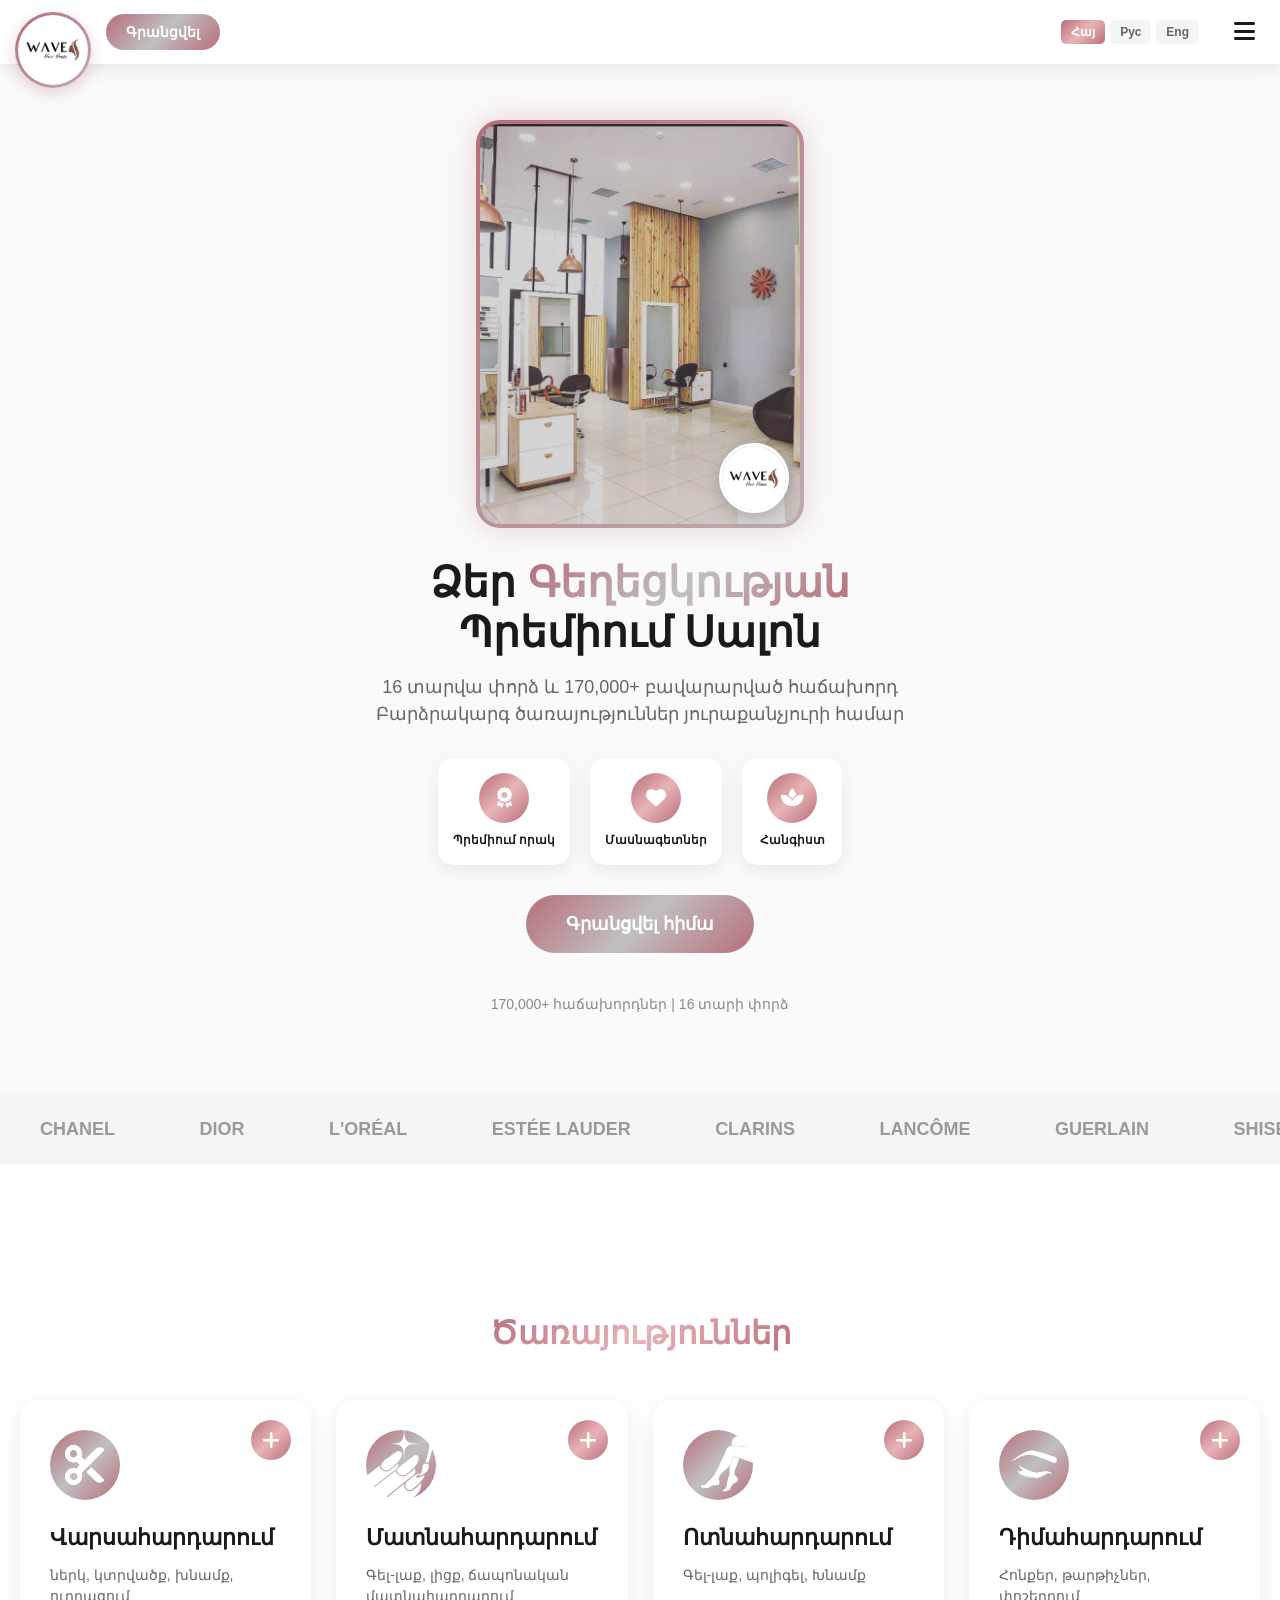
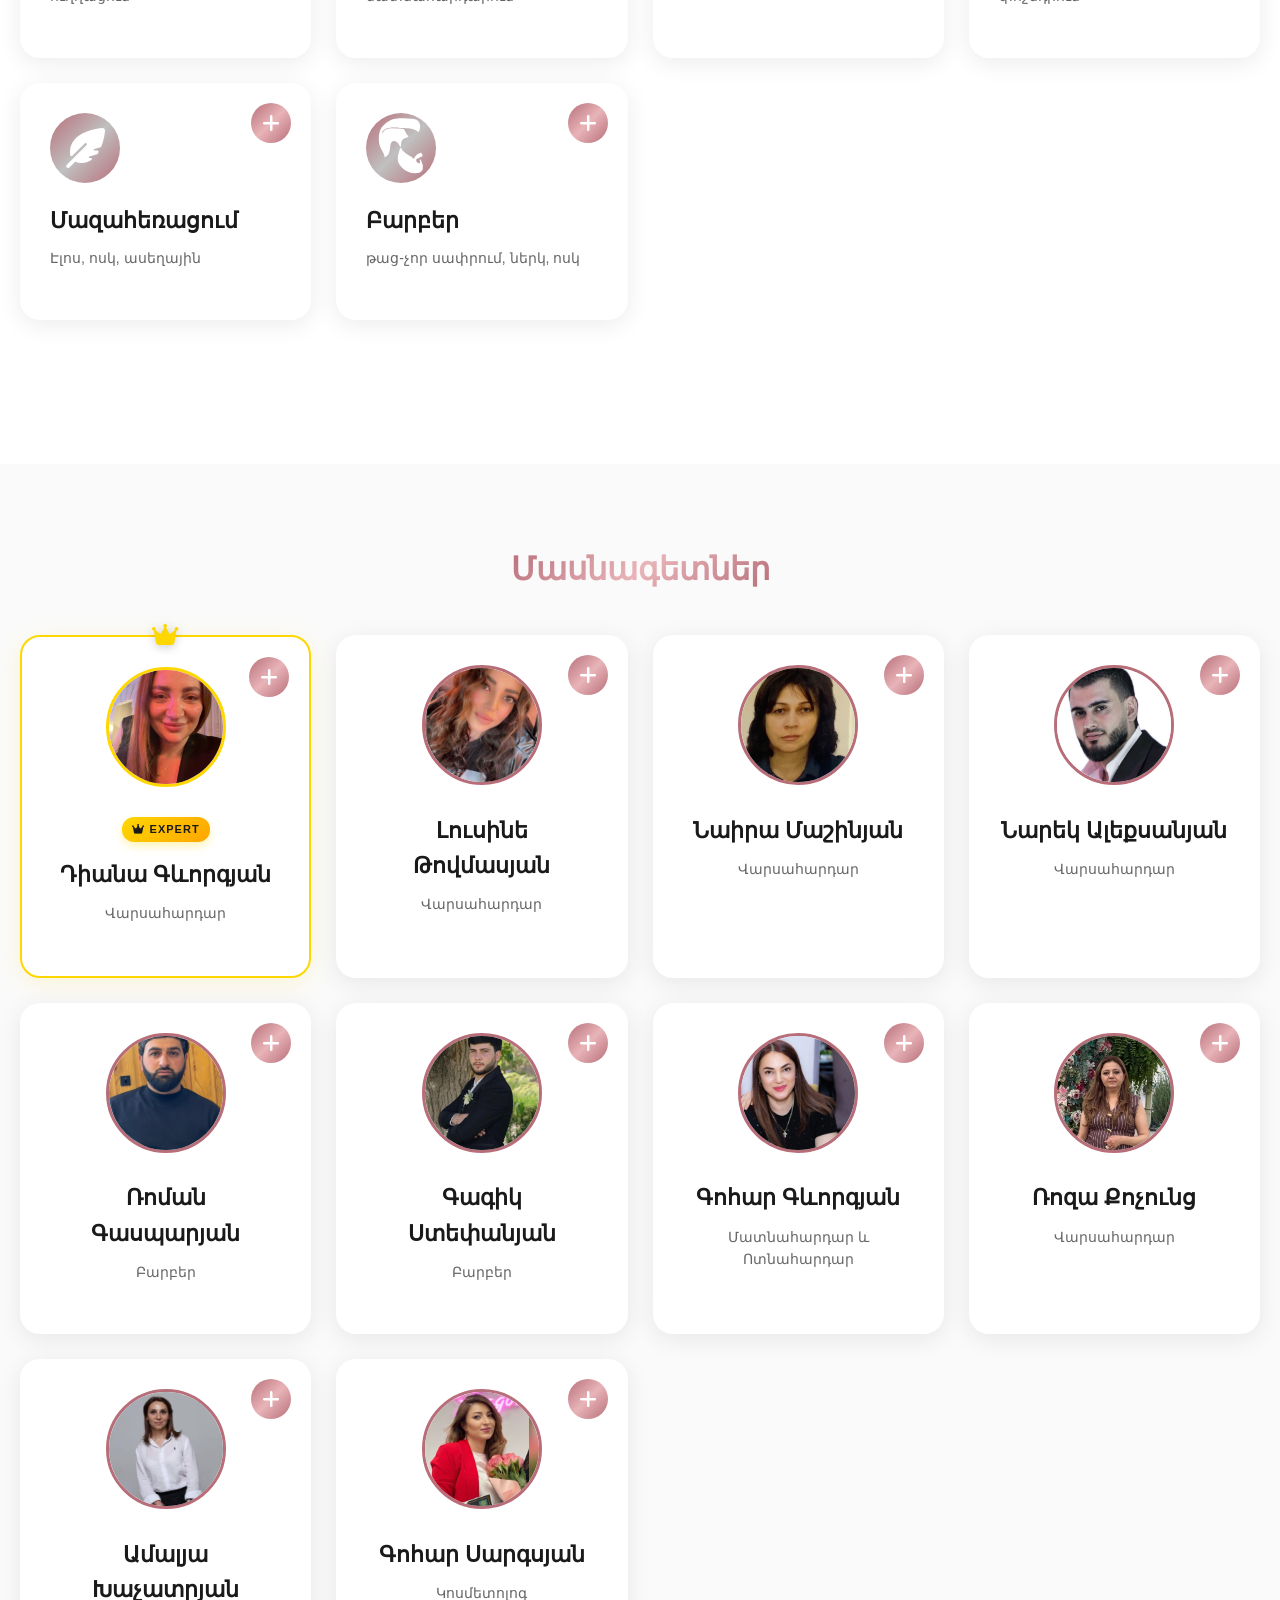
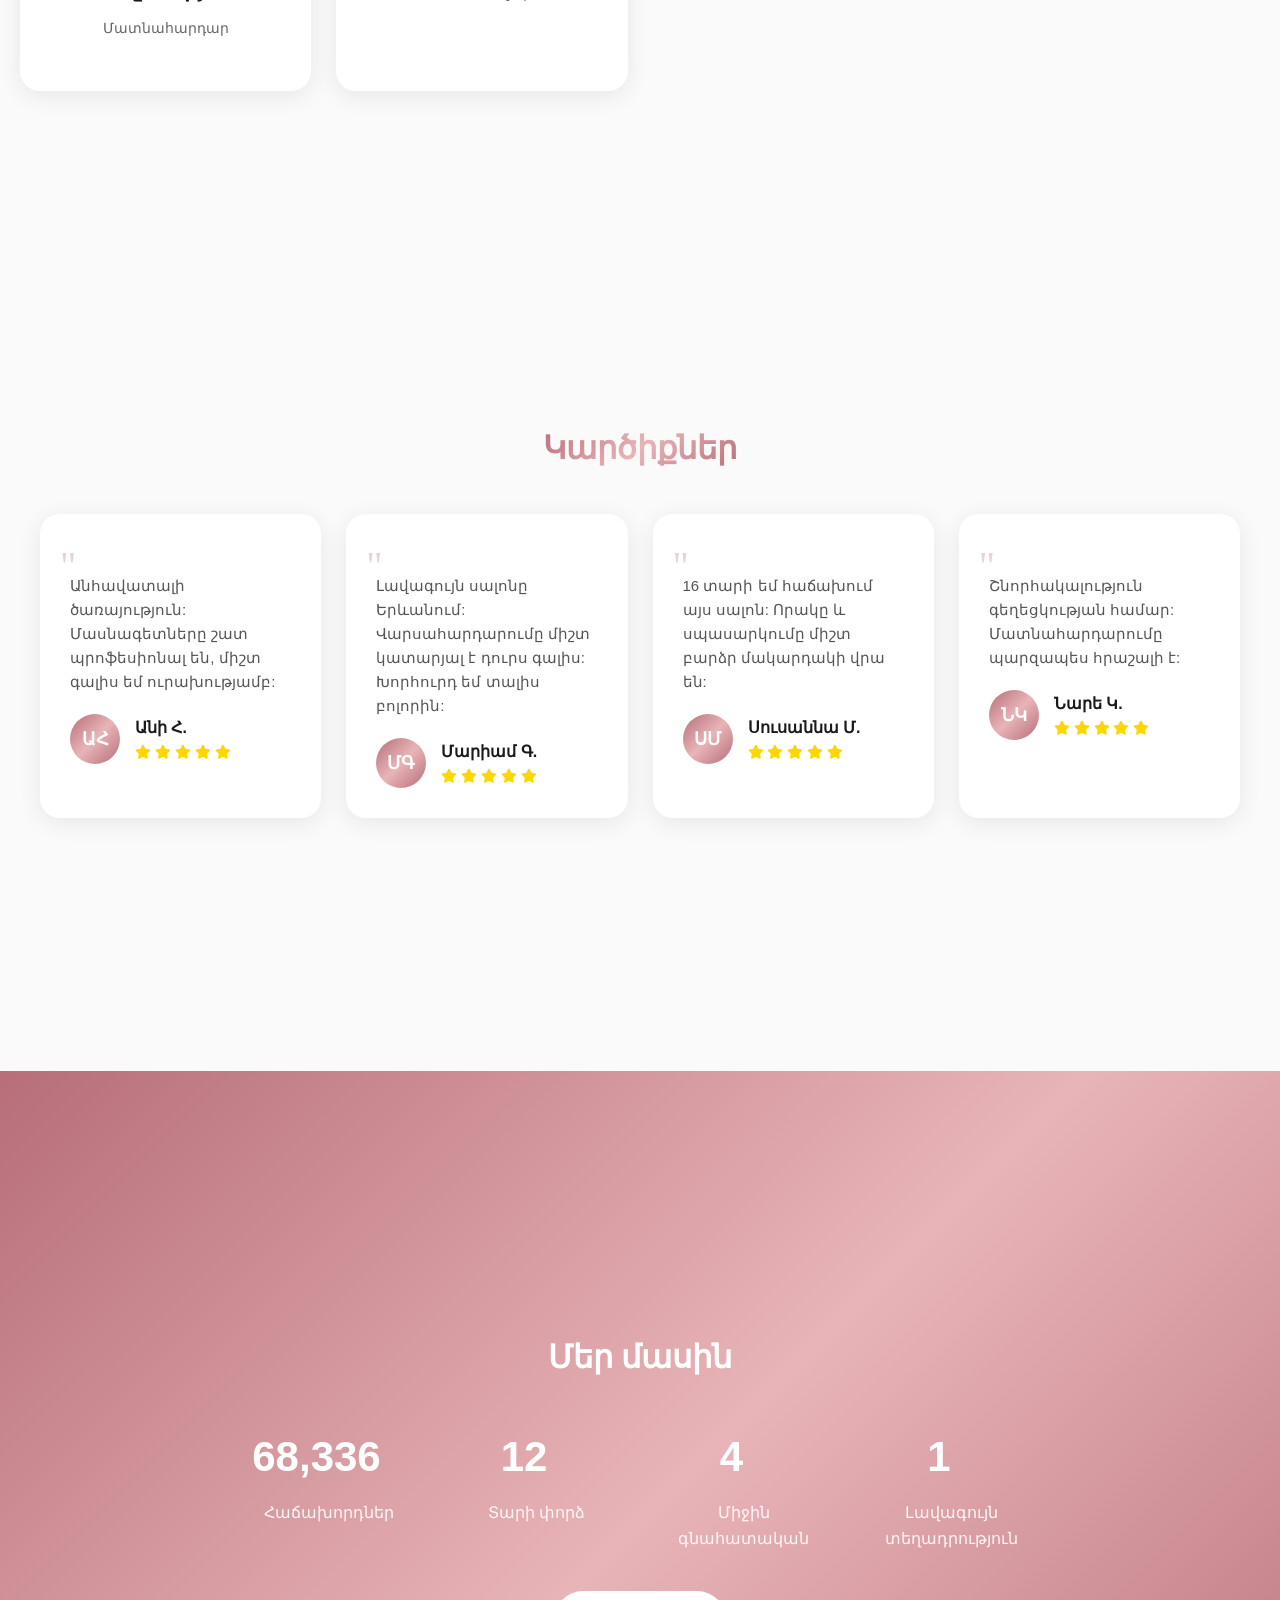
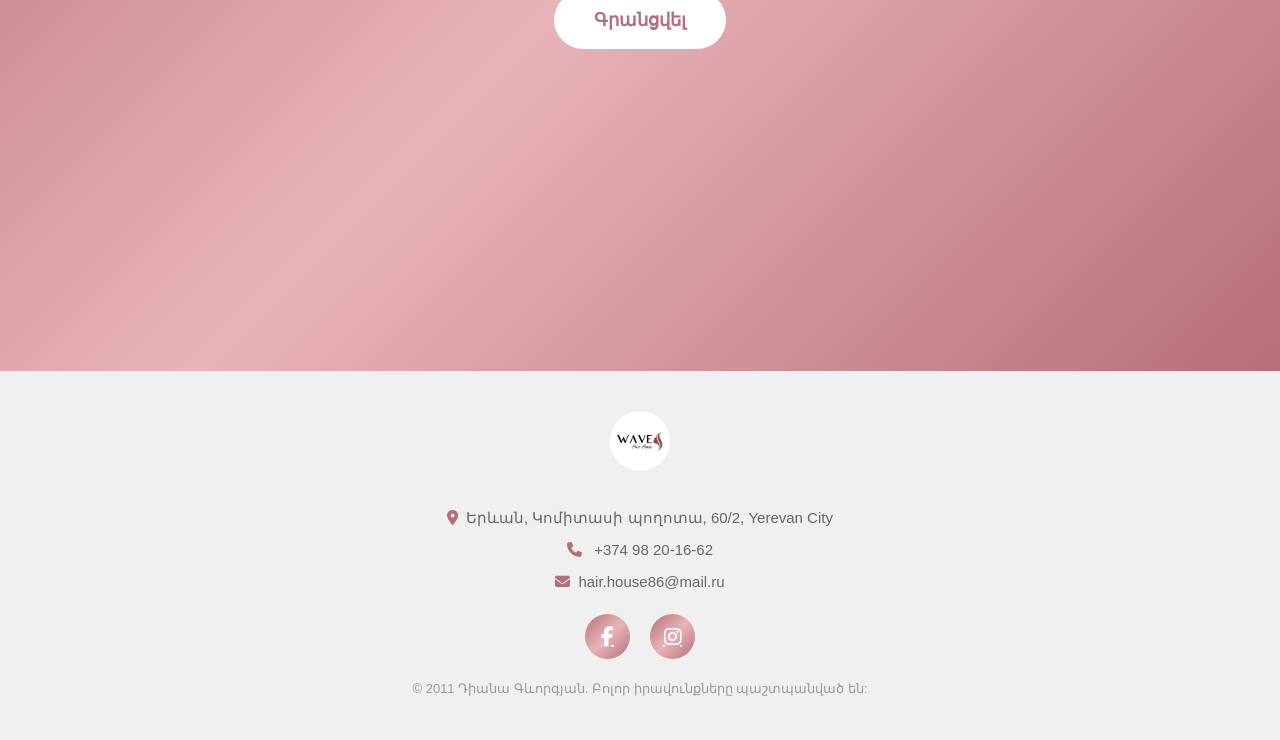
==== index.html @ d9abaaa9 "Add files via upload" ====
<!DOCTYPE html>
<html lang="hy">

<head>
    <meta charset="UTF-8">
    <meta name="viewport" content="width=device-width, initial-scale=1.0">
    <title>Պրեմիում Գեղեցկության Սալոն</title>
    <link rel="stylesheet" href="https://cdnjs.cloudflare.com/ajax/libs/font-awesome/6.4.0/css/all.min.css">
    <script src="https://telegram.org/js/telegram-web-app.js"></script>
    <link rel="preconnect" href="https://fonts.googleapis.com">
    <link rel="preconnect" href="https://fonts.googleapis.com">
    <link rel="preconnect" href="https://fonts.gstatic.com" crossorigin>
    <!-- Подключаем круглый Comfortaa -->
    <link href="https://fonts.googleapis.com/css2?family=Comfortaa:wght@300;400;500&display=swap" rel="stylesheet">

    <link rel="stylesheet" href="css.css">

</head>

<body>
    <!-- ==================== НАВИГАЦИЯ ==================== -->
    <nav class="navbar" id="navbar">
        <div class="nav-left">
            <div class="logo-wrapper">
                <img src="logo_photo_on_white_backgraund.jpg" alt="Logo" class="logo" onerror="this.src='logo.svg'">
            </div>
            <button class="nav-book-btn" data-lang="book" onclick="scrollToServices()">Գրանցվել</button>
        </div>
        <div class="nav-right" style="display: flex; align-items: center; gap: 10px;">
            <div class="lang-switcher">
                <button class="lang-btn active" data-lang="hy">Հայ</button>
                <button class="lang-btn" data-lang="ru">Рус</button>
                <button class="lang-btn" data-lang="en">Eng</button>
            </div>
            <button class="burger-menu" id="burgerMenu">
                <i class="fas fa-bars"></i>
            </button>
        </div>
    </nav>

    <div class="mobile-menu" id="mobileMenu">
        <button class="mobile-menu-close" id="mobileMenuClose">
            <i class="fas fa-times"></i>
        </button>
        <a href="#home">Գլխավոր</a>
        <a href="#services">Ծառայություններ</a>
        <a href="#masters">Մասնագետներ</a>
        <!-- <a href="#prices">Գներ</a> -->
        <a href="#reviews">Կարծիքներ</a>
        <a href="#about">Մեր մասին</a>
    </div>

    <div class="menu-overlay" id="menuOverlay"></div>

    <!-- ==================== ГЛАВНАЯ СЕКЦИЯ ==================== -->
    <section id="home">
        <div class="hero-image-container fade-in">
            <div class="hero-image-wrapper">
                <img src="photo_salon.jpg" alt="Սալոն" class="hero-image"
                    onerror="this.src='https://images.unsplash.com/photo-1560066984-138dadb4c035?w=400&h=500&fit=crop'">
                <img src="logo_photo_on_white_backgraund.jpg" alt="Logo" class="hero-embedded-logo"
                    onerror="this.src='logo.svg'">
            </div>
        </div>

        <h1 class="hero-title fade-in">
            Ձեր <span class="gradient-text">Գեղեցկության</span><br>
            Պրեմիում Սալոն
        </h1>

        <p class="hero-subtitle fade-in">
            16 տարվա փորձ և 170,000+ բավարարված հաճախորդ<br>
            Բարձրակարգ ծառայություններ յուրաքանչյուրի համար
        </p>

        <div class="advantages fade-in">
            <div class="advantage-item">
                <div class="advantage-icon">
                    <i class="fas fa-award"></i>
                </div>
                <span class="advantage-text">Պրեմիում որակ</span>
            </div>
            <div class="advantage-item">
                <div class="advantage-icon">
                    <i class="fas fa-heart"></i>
                </div>
                <span class="advantage-text">Մասնագետներ</span>
            </div>
            <div class="advantage-item">
                <div class="advantage-icon">
                    <i class="fas fa-spa"></i>
                </div>
                <span class="advantage-text">Հանգիստ</span>
            </div>
        </div>

        <button class="cta-button fade-in" onclick="scrollToServices()">Գրանցվել հիմա</button>

        <p class="hero-stats fade-in">
            170,000+ հաճախորդներ | 16 տարի փորձ
        </p>
    </section>

    <!-- ==================== БЕГУЩАЯ СТРОКА ==================== -->
    <div class="marquee">
        <div class="marquee-content">
            <span class="marquee-item">CHANEL</span>
            <span class="marquee-item">DIOR</span>
            <span class="marquee-item">L'ORÉAL</span>
            <span class="marquee-item">ESTÉE LAUDER</span>
            <span class="marquee-item">CLARINS</span>
            <span class="marquee-item">LANCÔME</span>
            <span class="marquee-item">GUERLAIN</span>
            <span class="marquee-item">SHISEIDO</span>

            <span class="marquee-item">CHANEL</span>
            <span class="marquee-item">DIOR</span>
            <span class="marquee-item">L'ORÉAL</span>
            <span class="marquee-item">ESTÉE LAUDER</span>
            <span class="marquee-item">CLARINS</span>
            <span class="marquee-item">LANCÔME</span>
            <span class="marquee-item">GUERLAIN</span>
            <span class="marquee-item">SHISEIDO</span>

            <span class="marquee-item">CHANEL</span>
            <span class="marquee-item">DIOR</span>
            <span class="marquee-item">L'ORÉAL</span>
            <span class="marquee-item">ESTÉE LAUDER</span>
            <span class="marquee-item">CLARINS</span>
            <span class="marquee-item">LANCÔME</span>
            <span class="marquee-item">GUERLAIN</span>
            <span class="marquee-item">SHISEIDO</span>

            <span class="marquee-item">CHANEL</span>
            <span class="marquee-item">DIOR</span>
            <span class="marquee-item">L'ORÉAL</span>
            <span class="marquee-item">ESTÉE LAUDER</span>
            <span class="marquee-item">CLARINS</span>
            <span class="marquee-item">LANCÔME</span>
            <span class="marquee-item">GUERLAIN</span>
            <span class="marquee-item">SHISEIDO</span>
        </div>
    </div>

    <section id="services">
        <h2 class="section-title fade-in">Ծառայություններ</h2>
        <div class="services-grid" id="servicesGrid">

        </div>
    </section>

    <section id="masters">
        <h2 class="section-title fade-in">Մասնագետներ</h2>
        <div class="filter-badge" id="filterBadge">
            <span id="filterText">Ֆիլտր: </span>
            <span class="filter-close" id="filterClose">×</span>
        </div>
        <div class="masters-grid" id="mastersGrid">
        </div>
    </section>


    <section id="reviews">
        <h2 class="section-title fade-in">Կարծիքներ</h2>
        <div class="reviews-grid" id="reviewsGrid">
        </div>
    </section>

    <section id="about">
        <h2 class="section-title fade-in">Մեր մասին</h2>
        <div class="stats-grid">
            <div class="stat-item fade-in">
                <div class="stat-number" data-target="170000">0</div>
                <div class="stat-label">Հաճախորդներ</div>
            </div>
            <div class="stat-item fade-in">
                <div class="stat-number" data-target="16">0</div>
                <div class="stat-label">Տարի փորձ</div>
            </div>
            <div class="stat-item fade-in">
                <div class="stat-number" data-target="5.0">0</div>
                <div class="stat-label">Միջին գնահատական</div>
            </div>
            <div class="stat-item fade-in">
                <div class="stat-number" data-target="1">0</div>
                <div class="stat-label">Լավագույն տեղադրություն</div>
            </div>
        </div>
        <button class="cta-button fade-in about-cta-btn"
            style="margin-top: 40px; background: var(--white); color: var(--rose-gold); border: none;"
            onclick="scrollToServices()">Գրանցվել</button>
    </section>

    <footer>
        <img src="logo_photo_on_white_backgraund.jpg" alt="Logo" class="footer-logo" onerror="this.src='logo.svg'">
        <div class="footer-info">
            <p class="footer-address"><i class="fas fa-map-marker-alt"></i>Երևան, Կոմիտասի պողոտա, 60/2, Yerevan City
            </p>

            <p><i class="fas fa-phone"></i> +374 98 20-16-62</p>
            <p><i class="fas fa-envelope"></i>hair.house86@mail.ru</p>
        </div>
        <div class="social-icons">
            <a href="https://www.facebook.com/share/1EzPXe9fqh/?mibextid=wwXIfr" class="social-icon"><i
                    class="fab fa-facebook-f"></i></a>
            <a href="https://www.instagram.com/dianagevorgyan_keratinprof/?g=5" class="social-icon"><i
                    class="fab fa-instagram"></i></a>
        </div>
        <p class="copyright">© 2011 Դիանա Գևորգյան. Բոլոր իրավունքները պաշտպանված են:</p>
    </footer>

    <script src="js.js"></script>
</body>

</html>
---- css.css ----
/* ==================== БАЗОВЫЕ СТИЛИ ==================== */
* {
    margin: 0;
    padding: 0;
    box-sizing: border-box;
    -webkit-tap-highlight-color: transparent;
}


button,
a {
    outline: none !important;
}

button:focus,
a:focus {
    outline: none !important;
    box-shadow: none !important;
}

:root {
    --rose-gold: #B76E79;
    --silver: #C0C0C0;
    --black: #1a1a1a;
    --white-bg: #fafafa;
    --white: #ffffff;
    --gradient-rose: linear-gradient(135deg, #B76E79 0%, #E8B4B8 50%, #B76E79 100%);
    --gradient-silver: linear-gradient(135deg, #C0C0C0 0%, #E8E8E8 50%, #C0C0C0 100%);
    --gradient-premium: linear-gradient(135deg, #B76E79 0%, #C0C0C0 50%, #B76E79 100%);
     --ease-sm: cubic-bezier(0.4, 0, 0.2, 1);
}



html {
    overflow-x: hidden;
    max-width: 100%;

}

body {
    font-family: 'Segoe UI', Tahoma, Geneva, Verdana, sans-serif;
    background-color: var(--white-bg);
    color: var(--black);
    line-height: 1.6;
    overflow-x: hidden;
    max-width: 100%;
    /* Гарантирует, что сайт не станет шире экрана */
}

/* ==================== НАВИГАЦИЯ ==================== */
.navbar {
    position: fixed;
    top: 0;
    left: 0;
    right: 0;
    background: var(--white);
    box-shadow: 0 2px 20px rgba(0, 0, 0, 0.1);
    z-index: 9999;
    padding: 8px 15px;
    display: flex;
    justify-content: space-between;
    align-items: center;
    transition: all 0.3s ease;
    transform: translateZ(0); 

    view-transition-name: main-navbar;
}

.nav-left {
    display: flex;
    align-items: center;
    gap: 15px;
}

.nav-book-btn {
    padding: 10px 20px;
    font-size: 14px;
    font-weight: 700;
    color: var(--white);
    background: var(--gradient-premium);
    border: none;
    border-radius: 25px;
    cursor: pointer;
    transition: transform 0.3s ease, box-shadow 0.3s ease;
}

.nav-book-btn:hover {
    transform: translateY(-2px);
    box-shadow: 0 5px 15px rgba(183, 110, 121, 0.3);
}

.lang-switcher {
    display: flex;
    gap: 5px;
    margin-right: 15px;
}

.lang-btn {
    padding: 5px 10px;
    font-size: 12px;
    font-weight: 600;
    background: #f5f5f5;
    border: none;
    border-radius: 5px;
    cursor: pointer;
    transition: all 0.3s ease;
    color: #666;
}

.lang-btn.active {
    background: var(--gradient-rose);
    color: var(--white);
}

.lang-btn:hover {
    background: var(--gradient-rose);
    color: var(--white);
}

.navbar.scrolled {
    padding: 6px 15px;
}

.logo {
    width: 55px;
    height: 55px;
    border-radius: 50%;
    object-fit: cover;
}

.burger-menu {
    font-size: 24px;
    cursor: pointer;
    color: var(--black);
    background: none;
    border: none;
    padding: 10px;
}

.mobile-menu {
    position: fixed;
    top: 0;
    right: -100%;
    width: 80%;
    max-width: 300px;
    height: 100vh;
    background: var(--white);
    box-shadow: -5px 0 30px rgba(0, 0, 0, 0.2);
    z-index: 1001;
    padding: 80px 30px 30px;
    transition: right 0.3s ease;
}

.mobile-menu.active {
    right: 0;
}

.mobile-menu-close {
    position: absolute;
    top: 20px;
    right: 20px;
    font-size: 28px;
    cursor: pointer;
    background: none;
    border: none;
    color: var(--black);
}

.mobile-menu a {
    display: block;
    padding: 15px 0;
    color: var(--black);
    text-decoration: none;
    font-size: 18px;
    border-bottom: 1px solid #eee;
    transition: color 0.3s ease;
}

.mobile-menu a:hover {
    color: var(--rose-gold);
}

.menu-overlay {
    position: fixed;
    top: 0;
    left: 0;
    right: 0;
    bottom: 0;
    background: rgba(0, 0, 0, 0.5);
    z-index: 1000;
    opacity: 0;
    visibility: hidden;
    transition: all 0.3s ease;
}

.menu-overlay.active {
    opacity: 1;
    visibility: visible;
}

/* ==================== СЕКЦИИ ==================== */
section {
    padding: 80px 20px;
    min-height: 100vh;
    display: flex;
    flex-direction: column;
    justify-content: center;
    align-items: center;
}

.section-title {
    font-size: 32px;
    font-weight: 700;
    margin-bottom: 40px;
    text-align: center;
    background: var(--gradient-rose);
    -webkit-background-clip: text;
    -webkit-text-fill-color: transparent;
    background-clip: text;
}

/* ==================== ГЛАВНАЯ СЕКЦИЯ ==================== */
#home {
    padding-top: 120px;
    text-align: center;
}



.hero-image-container {
    position: relative;
    margin-bottom: 30px;
    display: inline-block;
}

.hero-image-wrapper {
    position: relative;
    padding: 4px;
    border-radius: 24px;
    background: linear-gradient(135deg, #B76E79, #C0C0C0, #B76E79, #C0C0C0);
    background-size: 400% 400%;
    animation: borderShine 4s ease infinite;
    box-shadow: 0 0 30px rgba(183, 110, 121, 0.3);
}

@keyframes borderShine {
    0% {
        background-position: 0% 50%;
    }

    25% {
        background-position: 100% 50%;
    }

    50% {
        background-position: 100% 100%;
    }

    75% {
        background-position: 0% 100%;
    }

    100% {
        background-position: 0% 50%;
    }
}

.hero-image-wrapper::before {
    content: '';
    position: absolute;
    top: -2px;
    left: -2px;
    right: -2px;
    bottom: -2px;
    background: linear-gradient(45deg, transparent, rgba(255, 255, 255, 0.4), transparent);
    border-radius: 26px;
    z-index: -1;
    animation: sunGlow 3s ease-in-out infinite;
}

@keyframes sunGlow {

    0%,
    100% {
        opacity: 0.3;
        transform: rotate(0deg);
    }

    50% {
        opacity: 0.8;
        transform: rotate(180deg);
    }
}

.hero-image {
    width: 320px;
    height: 400px;
    object-fit: cover;
    border-radius: 20px;
    display: block;
}

.hero-title {
    font-size: 42px;
    font-weight: 800;
    margin-bottom: 15px;
    line-height: 1.2;
}

.hero-title .gradient-text {
    background: var(--gradient-premium);
    -webkit-background-clip: text;
    -webkit-text-fill-color: transparent;
    background-clip: text;
}

.hero-subtitle {
    font-size: 18px;
    color: #666;
    margin-bottom: 30px;
    line-height: 1.5;
}

.advantages {
    display: flex;
    justify-content: center;
    gap: 20px;
    margin-bottom: 30px;
    flex-wrap: wrap;
}

.advantage-item {
    display: flex;
    flex-direction: column;
    align-items: center;
    gap: 8px;
    padding: 15px;
    background: var(--white);
    border-radius: 15px;
    box-shadow: 0 5px 20px rgba(0, 0, 0, 0.08);
    min-width: 100px;
    transition: all 0.4s var(--ease-sm);
}

.advantage-item:hover {
    transform: translateY(-8px) scale(1.05);
    box-shadow: 0 15px 35px rgba(183, 110, 121, 0.2);
}

.advantage-icon {
    width: 50px;
    height: 50px;
    background: var(--gradient-rose);
    border-radius: 50%;
    display: flex;
    align-items: center;
    justify-content: center;
    color: var(--white);
    font-size: 20px;
    transition: all 0.4s var(--ease-sm);
}

.advantage-item:hover .advantage-icon {
    transform: rotate(360deg) scale(1.1);
}

.advantage-text {
    font-size: 12px;
    font-weight: 600;
    text-align: center;
}

.cta-button {
    padding: 18px 40px;
    font-size: 18px;
    font-weight: 700;
    color: var(--white);
    background: var(--gradient-premium);
    border: none;
    border-radius: 50px;
    cursor: pointer;
    position: relative;
    overflow: hidden;
    transition: transform 0.3s ease, box-shadow 0.3s ease;
    margin-bottom: 20px;
}

.cta-button::before {
    content: '';
    position: absolute;
    top: 0;
    left: -100%;
    width: 100%;
    height: 100%;
    background: linear-gradient(90deg, transparent, rgba(255, 255, 255, 0.4), transparent);
    transition: left 0.5s ease;
}

.cta-button:hover::before {
    left: 100%;
}

.cta-button:hover {
    transform: translateY(-3px);
    box-shadow: 0 10px 30px rgba(183, 110, 121, 0.4);
}

.hero-stats {
    font-size: 14px;
    color: #888;
    margin-top: 20px;
}

/* ==================== БЕГУЩАЯ СТРОКА ==================== */
.marquee {
    background: #f5f5f5;
    padding: 20px 0;
    overflow: hidden;
    white-space: nowrap;
}

.marquee-content {
    display: inline-block;
    animation: marquee 20s linear infinite; /* Увеличили с 20s до 25s, чтобы из-за дублирования букв строка не летела слишком быстро */
    will-change: transform; /* Подсказывает браузеру оптимизировать анимацию */
}

.marquee-item {
    display: inline-block;
    margin: 0 40px;
    font-size: 18px;
    color: #999;
    font-weight: 600;
}

@keyframes marquee {
    0% {
        transform: translate3d(0, 0, 0); /* 3D-смещение включает плавный рендеринг через GPU */
    }
    100% {
        transform: translate3d(-25%, 0, 0); /* Сдвигается ровно на половину (на первый оригинальный список) и незаметно прыгает в ноль */
    }
}



/* ==================== УСЛУГИ ==================== */


/* Изначально скрытый элемент в сетке имеет нулевой размер */


#services {
    background: var(--white);
}



.services-grid, .masters-grid {
    display: grid;
    grid-template-columns: repeat(auto-fit, minmax(280px, 1fr));
    gap: 25px;
    width: 100%;
    max-width: 1600px;
}

.service-card {
    background: var(--white);
    border-radius: 20px;
    padding: 30px;
    box-shadow: 0 5px 25px rgba(0, 0, 0, 0.08);
    transition: width 300ms var(--ease-sm),
                max-width 300ms var(--ease-sm),
                box-shadow 0.3s ease,
                transform 0.3s var(--ease-sm);
    position: relative;
    overflow: hidden;
    cursor: pointer;
    will-change: width, max-width;
}

.service-card:hover,
.master-card:hover {
    transform: translateY(-10px);
    box-shadow: 0 15px 40px rgba(0, 0, 0, 0.12);
}


.service-card.expanded,
.master-card.expanded  {
    grid-column: 1 / -1 !important;

    max-width: 600px;
    margin: 0 auto;
}




.service-card-content {
    pointer-events: none;
}

.service-icon {
    width: 70px;
    height: 70px;
    background: var(--gradient-premium);
    border-radius: 50%;
    display: flex;
    align-items: center;
    justify-content: center;
    color: var(--white);
    font-size: 28px;
    margin-bottom: 20px;
}

.service-name {
    font-size: 22px;
    font-weight: 700;
    margin-bottom: 10px;
    color: var(--black);
}

.service-description {
    font-size: 14px;
    color: #666;
    margin-bottom: 20px;
    line-height: 1.5;
}


.expand-btn,
.master-expand-btn {
    position: absolute;
    top: 20px;
    right: 20px;
    width: 40px;
    height: 40px;
    background: var(--gradient-rose);
    border: none;
    border-radius: 50%;
    color: var(--white);
    font-size: 20px;
    cursor: pointer;
    display: flex;
    align-items: center;
    justify-content: center;
    transition: transform 0.3s ease; /* Плавность для hover-эффекта scale */
}



.expand-btn:hover,
.master-expand-btn:hover {
    transform: scale(1.08); 
}

.expand-btn .fas,
.master-expand-btn .fas {
    transition: transform 0.4s var(--ease-sm);
}

.expand-btn.active .fas,
.master-expand-btn.active .fas {
    transform: rotate(45deg); /* Превращает плюс в крестик */
}







/* РАСԿРЫВАЮЩАЯСЯ ПАНЕЛЬ С ДЕТАЛЯМИ */
.service-details,
.master-details {
    max-height: 0;
    overflow: hidden;
    margin-top: 0;
    padding-top: 0;
    border-top: 1px solid transparent;
    /* Плавность для всех изменяемых параметров */
    transition: max-height 0.4s var(--ease-sm),
        margin-top 0.4s var(--ease-sm),
        padding-top 0.4s var(--ease-sm),
        border-top 0.4s var(--ease-sm);
}



/* Когда карточка открыта, CSS управляет только отступами и рамкой, а высоту подставит JS */
.service-card.content-active .service-details,
.master-card.content-active .master-details {
    margin-top: 20px;
    padding-top: 20px;
    border-top: 1px solid #eee;
}



.service-item {
    display: flex;
    justify-content: space-between;
    align-items: center;
    gap: 20px;
    padding: 12px 15px;
    border: 2px solid transparent;
    border-bottom: 1px solid #f5f5f5;
    cursor: pointer;
    transition: all 0.3s ease;
    border-radius: 8px;
    margin-bottom: 5px;
}

.service-item:hover {
    background: #f9f9f9;
    border-color: var(--rose-gold);
    transform: translateX(5px);
}

.service-item-name {
    font-size: 15px;
    font-weight: 600;
    flex-grow: 1;
    min-width: 0;
    text-align: left;
    word-break: break-word;
}

.service-item-price {
    font-size: 14px;
    color: var(--rose-gold);
    font-weight: 700;
    flex-shrink: 0;
    white-space: nowrap;
}

@keyframes fadeIn {
    from {
        opacity: 0;
        transform: translateY(-10px);
    }

    to {
        opacity: 1;
        transform: translateY(0);
    }
}

/* ==================== МАСТЕРА ==================== */
#masters {
    background: var(--white-bg);
}


/* .filter-badge {
            display: none;
            background: var(--gradient-rose);
            color: var(--white);
            padding: 10px 20px;
            border-radius: 25px;
            margin-bottom: 30px;
            font-size: 16px;
            font-weight: 600;
            align-items: center;
            gap: 10px;
             Добавляем исходную точку для анимации 
            opacity: 0;
            transform: translateY(20px);
            transition: opacity 0.6s ease-out, transform 0.6s ease-out;
        } */

/* .filter-badge.active {
        display: flex;
         animation: matchFadeIn 0.6s ease-out forwards;
     } */

/* Создаем саму анимацию: плавное появление и небольшое смещение вниз */
/* @keyframes matchFadeIn {
            from {
                opacity: 0;
                transform: translateY(20px); 
            }
            to {
                opacity: 1;
                transform: translateY(0);    
            }
        } */

.filter-badge {
    display: none;
    background: var(--gradient-rose);
    color: var(--white);
    padding: 10px 20px;
    border-radius: 25px;
    margin-bottom: 30px;
    font-size: 16px;
    font-weight: 600;
    align-items: center;
    gap: 10px;
    opacity: 0;
    transform: translateY(20px);
}

/* Анимация появления фильтра (снизу вверх) */
.filter-badge.active {
    display: flex;
    animation: matchFadeIn 0.6s ease-out forwards;
}

/* Анимация исчезновения фильтра (плавное затухание со смещением вниз) */
.filter-badge.removing {
    display: flex;
    animation: matchFadeOut 0.4s ease-in forwards;
}

/* Ключевые кадры для появления */
@keyframes matchFadeIn {
    from {
        opacity: 0;
        transform: translateY(20px);
    }

    to {
        opacity: 1;
        transform: translateY(0);
    }
}

/* Ключевые кадры для исчезновения */
@keyframes matchFadeOut {
    from {
        opacity: 1;
        transform: translateY(0);
    }

    to {
        opacity: 0;
        transform: translateY(15px);
    }
}

.filter-close {
    cursor: pointer;
    font-size: 18px;
}

/* .masters-grid {
    display: grid;
    grid-template-columns: repeat(auto-fit, minmax(280px, 1fr));
    gap: 25px;
    width: 100%;
    max-width: 1200px;
} */

.master-card {
    background: var(--white);
    border-radius: 20px;
    padding: 30px;
    box-shadow: 0 5px 25px rgba(0, 0, 0, 0.08);
    text-align: center;
    transition: width 300ms var(--ease-sm),
                max-width 300ms var(--ease-sm),
                box-shadow 0.3s ease,
                transform 0.3s var(--ease-sm);
    position: relative;
    cursor: pointer;
    will-change: width, max-width;
}

.master-card:hover {
    transform: translateY(-10px);
    box-shadow: 0 15px 40px rgba(0, 0, 0, 0.12);
}



.master-card-content {
    pointer-events: none;
}

.master-photo {
    width: 120px;
    height: 120px;
    border-radius: 50%;
    object-fit: cover;
    margin-bottom: 20px;
    border: 3px solid var(--rose-gold);
}

.master-name {
    /* font-style: italic; */

    font-size: 22px;
    font-weight: 700;
    margin-bottom: 10px;
    color: var(--black);
}

.master-specialization {
    font-size: 14px;
    color: #666;
    margin-bottom: 20px;
}











.master-service-item {
    display: flex;
    justify-content: space-between;
    align-items: center;
    gap: 20px;
    padding: 10px 0;
    border-bottom: 1px solid #f5f5f5;
}





.master-service-name {
    font-size: 14px;
    flex-grow: 1;
    min-width: 0;
    text-align: left;
    word-break: break-word;
}

.master-service-price {
    font-size: 14px;
    color: var(--rose-gold);
    font-weight: 700;
    flex-shrink: 0;
    white-space: nowrap;
}

.booking-container {
    display: flex;
    flex-direction: column;
    align-items: center;
    justify-content: center;
    gap: 0;
    margin-top: 20px;
    margin-bottom: 25px;
  
    position: relative;
    transition: all 0.4s ease;
    width: 100%;
} 




.booking-container.active {
    gap: 15px;
}

.book-button {
    margin: 0;
    padding: 15px 30px;
    font-size: 16px;
    font-weight: 700;
    color: var(--white);
    background: var(--gradient-premium);
    border: none;
    border-radius: 50px;
    cursor: pointer;
    position: relative;
    overflow: hidden;
    animation: pulse 2s infinite;
    transition: all 0.4s var(--ease-sm);
    flex-shrink: 0;
}

.booking-container.active .book-button {
    transform: scale(0.95);
}

.booking-contacts {
    display: flex;
    flex-wrap: wrap;
    gap: 10px;
    opacity: 0;
    visibility: hidden;
    max-height: 0;
    overflow: hidden;
    transform: scale(0.9) translateY(-10px);
    transition: all 0.4s var(--ease-sm);
    width: 100%;
    justify-content: center;
    padding: 0 10px;
    margin: 0 -10px;
}

.booking-container.active .booking-contacts {
    opacity: 1;
    visibility: visible;
    max-height: 120px;
    padding: 8px 10px;
    transform: scale(1) translateY(0);
}

.contact-link {
    display: flex;
    align-items: center;
    justify-content: center;
    gap: 8px;
    padding: 12px 24px;
    border-radius: 50px;
    color: var(--white);
    text-decoration: none;
    font-weight: 700;
    font-size: 14px;
    transition: all 0.3s ease;
    box-shadow: 0 4px 10px rgba(0, 0, 0, 0.1);
}

.contact-link.call-btn {
    background: var(--gradient-rose);
    /* Фирменный розовый градиент */
}

.contact-link.call-btn:hover {
    transform: translateY(-2px);
    box-shadow: 0 6px 15px rgba(183, 110, 121, 0.4);
}

.contact-link.tg-btn {
    background: var(--black);
    /* Фирменный черный цвет */
}

.contact-link.tg-btn:hover {
    transform: translateY(-2px);
    box-shadow: 0 6px 15px rgba(0, 0, 0, 0.4);
}

@keyframes pulse {

    0%,
    100% {
        box-shadow: 0 0 0 0 rgba(183, 110, 121, 0.4);
    }

    50% {
        box-shadow: 0 0 0 15px rgba(183, 110, 121, 0);
    }
}

/* ==================== ЦЕНЫ ==================== */
#prices {
    background: var(--white);
}

.prices-container {
    width: 100%;
    max-width: 800px;
}

.price-category {
    margin-bottom: 30px;
}

.price-category-title {
    font-size: 20px;
    font-weight: 700;
    background: var(--gradient-rose);
    -webkit-background-clip: text;
    -webkit-text-fill-color: transparent;
    background-clip: text;
    margin-bottom: 15px;
    padding-bottom: 10px;
    border-bottom: 2px solid var(--rose-gold);
}

.price-table {
    width: 100%;
    border-collapse: collapse;
}

.price-table tr {
    border-bottom: 1px solid #f5f5f5;
}

.price-table td {
    padding: 15px 10px;
    font-size: 15px;
}

.price-table .service-name {
    font-weight: 600;
    color: var(--black);
}

.price-table .price-range {
    text-align: right;
    color: var(--rose-gold);
    font-weight: 700;
}

/* ==================== ОТЗЫВЫ ==================== */
#reviews {
    background: var(--white-bg);
}

.reviews-grid {
    display: grid;
    grid-template-columns: repeat(auto-fit, minmax(280px, 1fr));
    gap: 25px;
    width: 100%;
    max-width: 1200px;
}

.review-card {
    background: var(--white);
    border-radius: 20px;
    padding: 30px;
    box-shadow: 0 5px 25px rgba(0, 0, 0, 0.08);
    position: relative;
    transition: all 0.4s var(--ease-sm);
}

.review-card:hover {
    transform: translateY(-8px) scale(1.02);
    box-shadow: 0 15px 40px rgba(183, 110, 121, 0.15);
}

.review-quote {
    position: absolute;
    top: 20px;
    left: 20px;
    font-size: 40px;
    color: var(--rose-gold);
    opacity: 0.3;
    font-family: Georgia, serif;
}

.review-text {
    font-size: 15px;
    color: #555;
    line-height: 1.6;
    margin-bottom: 20px;
    padding-top: 30px;
}

.review-author {
    display: flex;
    align-items: center;
    gap: 15px;
}

.review-avatar {
    width: 50px;
    height: 50px;
    border-radius: 50%;
    background: var(--gradient-rose);
    display: flex;
    align-items: center;
    justify-content: center;
    color: var(--white);
    font-weight: 700;
    font-size: 18px;
}

.review-info {
    flex: 1;
}

.review-name {
    font-weight: 700;
    font-size: 16px;
    color: var(--black);
}

.review-stars {
    color: #FFD700;
    font-size: 14px;
}

/* ==================== О НАС ==================== */
#about {
    background: var(--gradient-rose);
    color: var(--white);
    text-align: center;
    padding-bottom: 120px;
    /* Make more space for the button as requested */
}

#about .section-title {
    background: none;
    -webkit-text-fill-color: var(--white);
    color: var(--white);
}

.stats-grid {
    display: grid;
    grid-template-columns: repeat(auto-fit, minmax(150px, 1fr));
    gap: 30px;
    width: 100%;
    max-width: 800px;
}

.stat-item {
    text-align: center;
}

.stat-number {
    font-size: 42px;
    font-weight: 800;
    margin-bottom: 10px;
}

.stat-label {
    font-size: 16px;
    opacity: 0.9;
}

/* ==================== ФИНАЛЬНЫЙ CTA ==================== */
.final-cta {
    background: var(--gradient-rose);
    padding: 60px 20px;
    text-align: center;
    color: var(--white);
}

.final-cta h2 {
    font-size: 28px;
    margin-bottom: 30px;
}

.cta-form {
    display: flex;
    flex-direction: column;
    gap: 15px;
    max-width: 400px;
    margin: 0 auto;
}

.cta-input {
    padding: 18px 25px;
    font-size: 16px;
    border: none;
    border-radius: 50px;
    outline: none;
}

.cta-submit {
    padding: 18px 40px;
    font-size: 18px;
    font-weight: 700;
    color: var(--white);
    background: var(--gradient-premium);
    border: none;
    border-radius: 50px;
    cursor: pointer;
    position: relative;
    overflow: hidden;
}

.cta-submit::before {
    content: '';
    position: absolute;
    top: 0;
    left: -100%;
    width: 100%;
    height: 100%;
    background: linear-gradient(90deg, transparent, rgba(255, 255, 255, 0.4), transparent);
    animation: shine 3s infinite;
}

@keyframes shine {
    0% {
        left: -100%;
    }

    50%,
    100% {
        left: 100%;
    }
}

/* ==================== ФУТЕР ==================== */
footer {
    background: #f0f0f0;
    padding: 40px 20px;
    text-align: center;
}

.footer-logo {
    width: 60px;
    height: 60px;
    border-radius: 50%;
    margin-bottom: 20px;
}

.footer-info {
    margin-bottom: 20px;
}

.footer-info p {
    margin: 8px 0;
    color: #666;
    font-size: 15px;
}

.footer-info i {
    color: var(--rose-gold);
    margin-right: 8px;
}

.social-icons {
    display: flex;
    justify-content: center;
    gap: 20px;
    margin-bottom: 20px;
}

.social-icon {
    width: 45px;
    height: 45px;
    background: var(--gradient-rose);
    border-radius: 50%;
    display: flex;
    align-items: center;
    justify-content: center;
    color: var(--white);
    font-size: 20px;
    transition: all 0.4s var(--ease-sm);
}

.social-icon:hover {
    transform: translateY(-8px) scale(1.15);
    box-shadow: 0 10px 25px rgba(183, 110, 121, 0.4);
}

.copyright {
    color: #999;
    font-size: 13px;
}

/* ==================== АДАПТИВНОСТЬ ==================== */
@media (max-width: 768px) {

    /* .navbar {
                padding: 8px 15px !important;
                
            } */
    .navbar {
        gap: 15px;
    }

    .hero .fade-in,
    .hero-content .fade-in {
        opacity: 1 !important;
        transform: translateY(0) !important;
        transition: none !important;
        animation: none !important;
    }

    .section-title {
        font-size: 26px;
    }

    .hero-title {
        font-size: 32px;
    }

    .hero-subtitle {
        font-size: 16px;
    }

    .advantages {
        gap: 15px;
    }

    .advantage-item {
        min-width: 90px;
        padding: 12px;
    }

    .advantage-icon {
        width: 45px;
        height: 45px;
        font-size: 18px;
    }

    .advantage-text {
        font-size: 11px;
    }

    .hero-image {
        width: 280px;
        height: 350px;
    }

    .nav-book-btn {
        padding: 8px 15px;
        font-size: 12px;
    }

    .lang-btn {
        padding: 4px 8px;
        font-size: 11px;
    }

    section {
        padding: 60px 15px;
    }

    .service-card,
    .master-card {
        padding: 25px;
    }

    .final-cta h2 {
        font-size: 24px;
    }
}

/* ==================== АНИМАЦИИ ПРИ СКРОЛЛЕ ==================== */
.fade-in {
    opacity: 0;
    transform: translateY(30px);
    transition: all 0.6s ease;
}

.fade-in.visible {
    opacity: 1;
    transform: translateY(0);
}


/* ==================== CUSTOM TWEAKS ==================== */
.logo-wrapper {
    position: relative;
    padding: 3px;
    border-radius: 50%;
    background: linear-gradient(135deg, #B76E79, #C0C0C0, #B76E79, #C0C0C0);
    background-size: 400% 400%;
    animation: borderShine 4s ease infinite;
    box-shadow: 0 5px 15px rgba(183, 110, 121, 0.3);
    display: flex;
    align-items: center;
    justify-content: center;
    transition: all 0.3s ease;

    /* Overflow downward without pushing navbar height */
    margin-bottom: -35px;
    z-index: 1010;
}

.logo {
    width: 70px;
    height: 70px;
    border-radius: 50%;
    object-fit: cover;
    display: block;
    transition: all 0.3s ease;
}

.navbar.scrolled .logo {
    width: 55px;
    height: 55px;
}

.navbar.scrolled .logo-wrapper {
    padding: 2px;
    margin-bottom: -25px;
}

.hero-embedded-logo {
    position: absolute;
    bottom: 15px;
    right: 15px;
    width: 70px;
    height: 70px;
    border-radius: 50%;
    border: 3px solid var(--white);
    box-shadow: 0 4px 15px rgba(0, 0, 0, 0.2);
    object-fit: cover;
    z-index: 10;
    background: var(--white);
    transition: transform 0.3s ease;
}

.hero-embedded-logo:hover {
    transform: scale(1.1);
}

.expert-badge {
    display: inline-flex;
    align-items: center;
    gap: 5px;
    background: linear-gradient(135deg, #FFD700 0%, #FFA500 100%);
    color: var(--black);
    padding: 4px 10px;
    border-radius: 12px;
    font-size: 11px;
    font-weight: 800;
    text-transform: uppercase;
    letter-spacing: 1px;
    margin-bottom: 10px;
    box-shadow: 0 4px 10px rgba(255, 215, 0, 0.3);
}

.master-card.expert-master {
    border: 2px solid #FFD700;
    box-shadow: 0 5px 25px rgba(255, 215, 0, 0.15);
}

.master-card.expert-master:hover {
    box-shadow: 0 15px 40px rgba(255, 215, 0, 0.3);
}

.expert-crown-float {
    position: absolute;
    top: -15px;
    left: 50%;
    transform: translateX(-50%);
    font-size: 24px;
    color: #FFD700;
    filter: drop-shadow(0 2px 5px rgba(0, 0, 0, 0.2));
    animation: floatCrown 3s ease-in-out infinite;
    z-index: 10;
}

@keyframes floatCrown {

    0%,
    100% {
        transform: translateX(-50%) translateY(0) rotate(-5deg);
    }

    50% {
        transform: translateX(-50%) translateY(-5px) rotate(5deg);
    }
}

@media (max-width: 768px) {
    .lang-switcher {
        flex-direction: column;
        gap: 3px;
        margin-right: 8px;
    }

    .lang-btn {
        padding: 2px 6px;
        font-size: 10px;
        border-radius: 3px;
    }
}

/* 1. Управляет скоростью и плавностью перемещения карточек по сетке */
/* ::view-transition-group(active-card),
::view-transition-group(*) {
    animation-duration: 4000ms; /* Время движения карточек (0.4 секунды) 
    animation-timing-function: var(--ease-sm); /* Быстрый старт, очень мягкий финиш 
    
}

/* 2. Управляет скоростью и плавностью раскрытия текстового блока с ценами 
.service-details {
    max-height: 0;
    overflow: hidden;
    /* Плавность изменения высоты: нарастает и затухает равномерно 
    transition: max-height 400ms cubic-bezier(0.25, 1, 0.5, 1); 
} */


/* ==================== АНИМАЦИЯ ПЕРЕМЕЩЕНИЯ (VIEW TRANSITIONS) ==================== */





/* Плавность самого скольжения View Transitions */
::view-transition-group(active-card) {
    animation-duration: 400ms;
    animation-timing-function: var(--ease-sm);
}

::view-transition-old(active-card),
::view-transition-new(active-card) {
    animation-duration: 400ms;
    height: 100%;
    width: 100%;
    object-fit: cover;  
}


::view-transition-group(main-navbar) {
    z-index: 9999 !important; /* Слой анимации навбара держим в самом верху */
}
/* content-active — оформление деталей; ширину анимирует JS */
.service-card.expanded.content-active,
.master-card.expanded.content-active {
    width: auto;
    max-width: min(600px, 90vw);
}
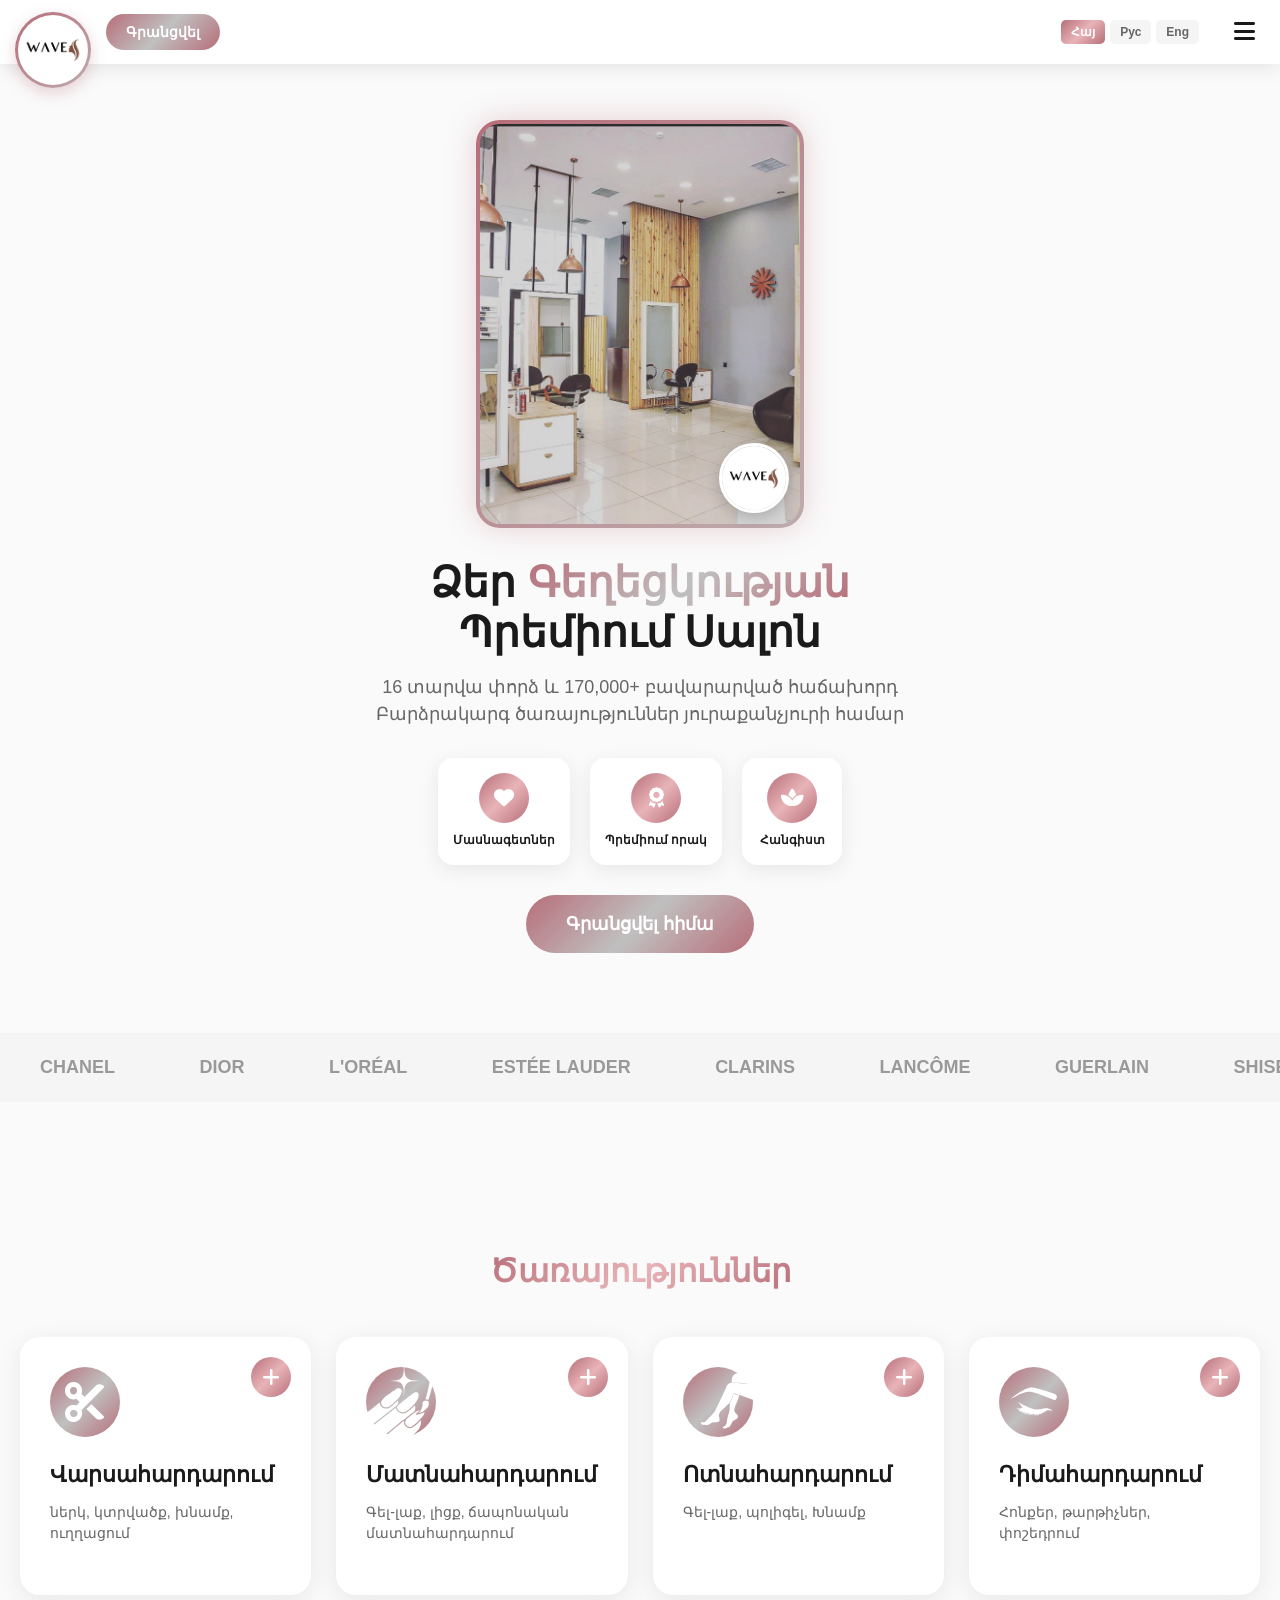
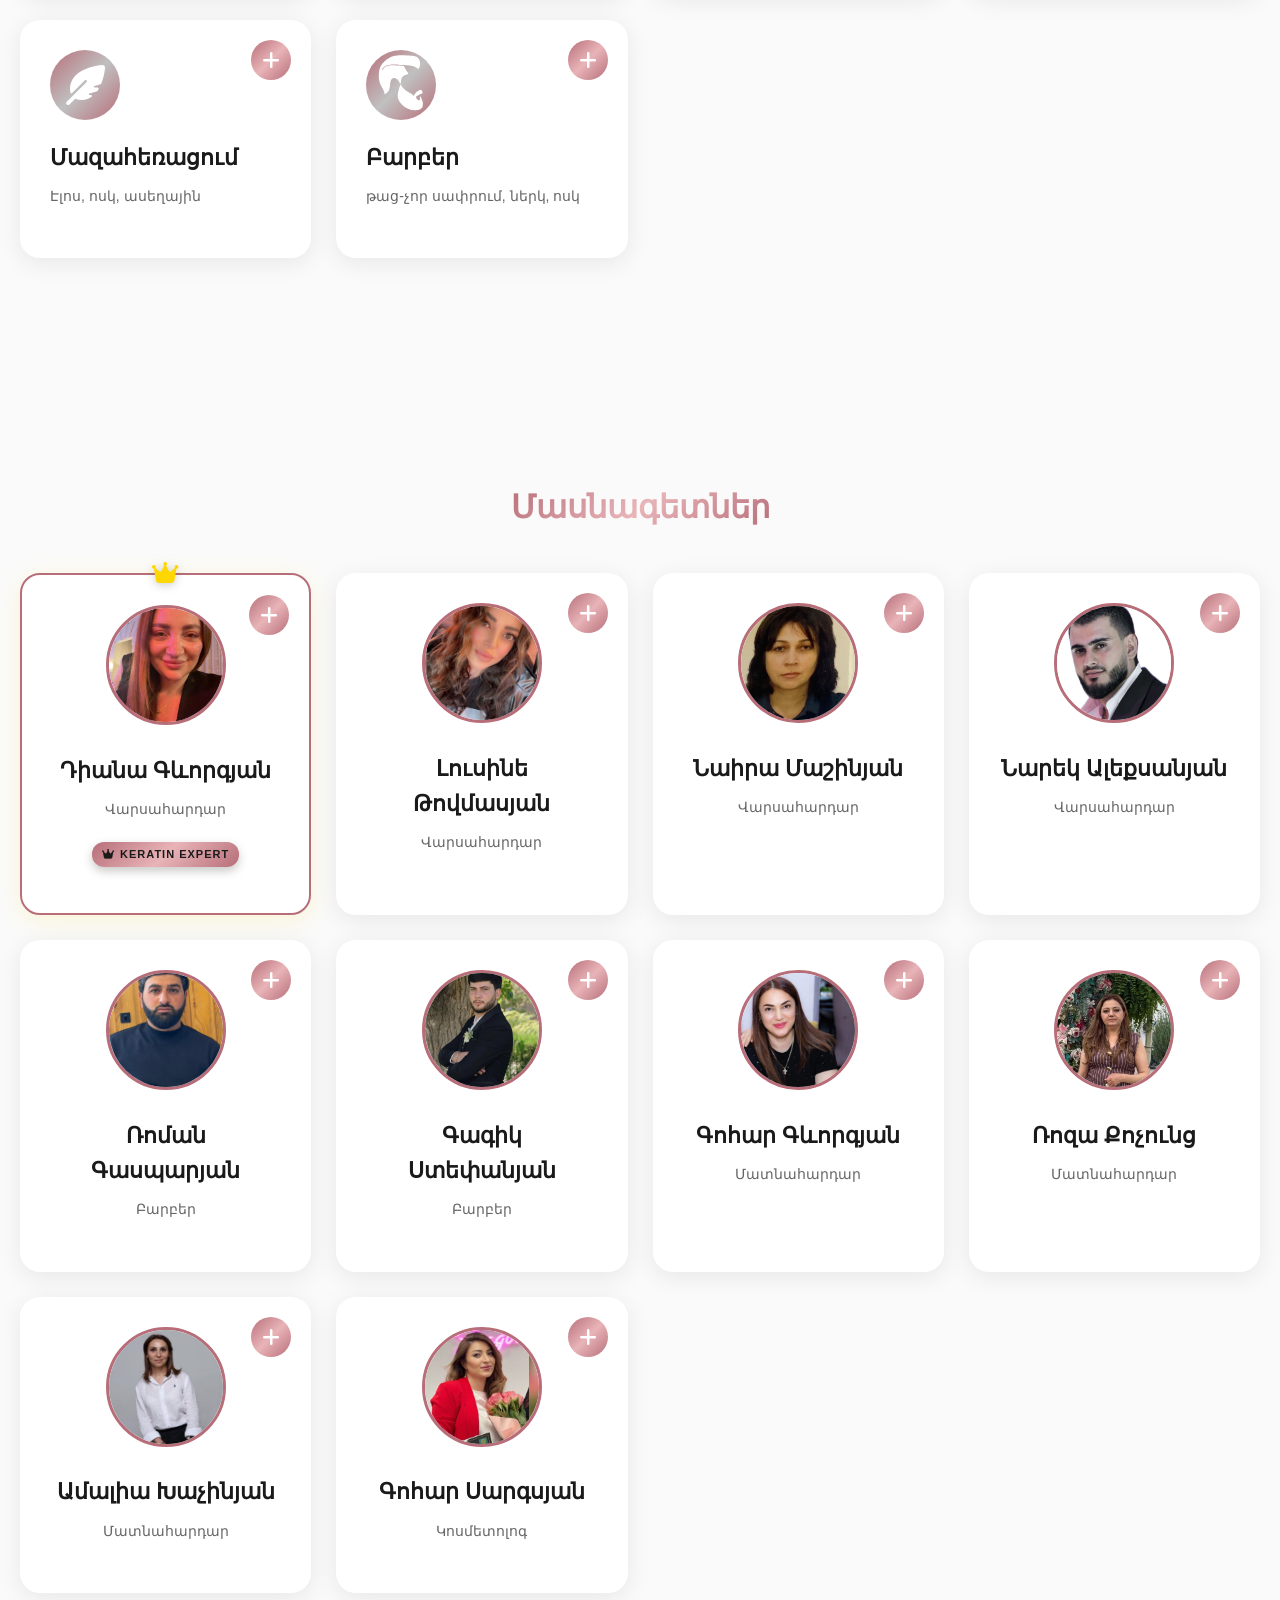
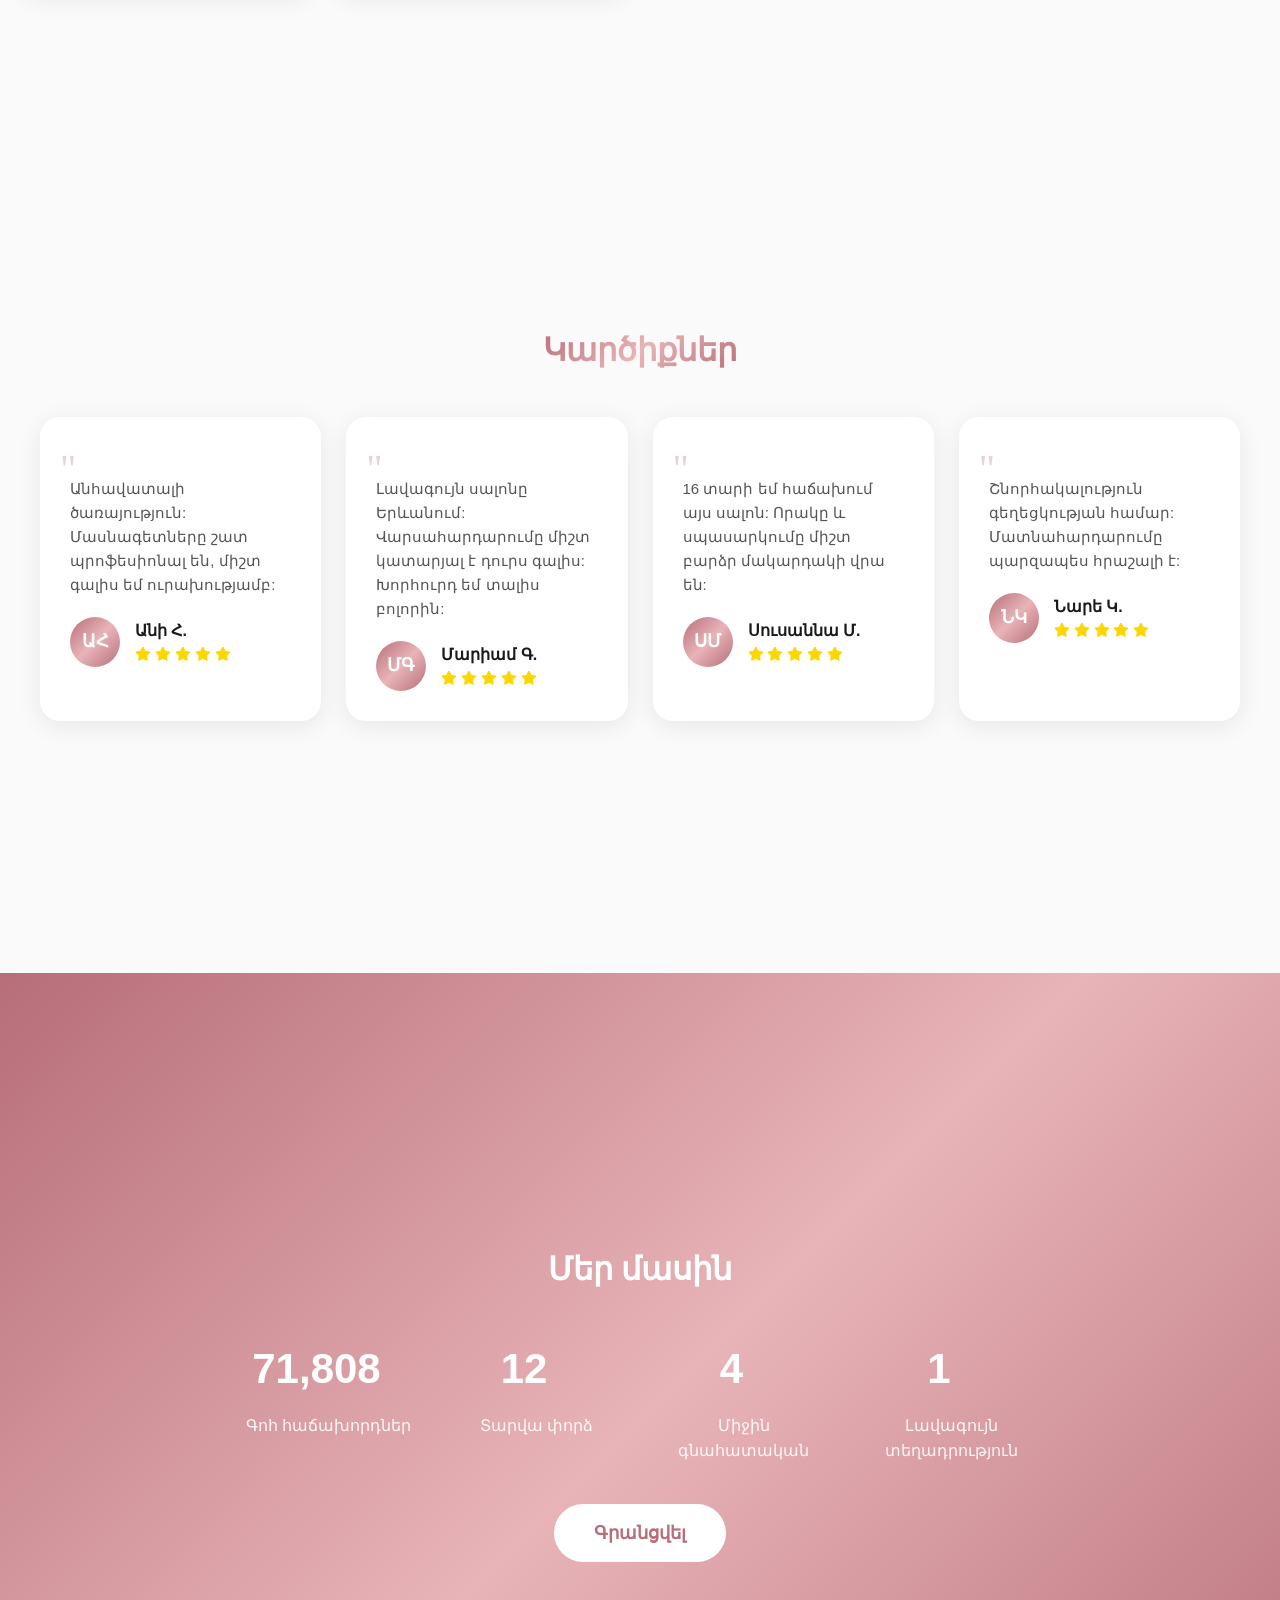
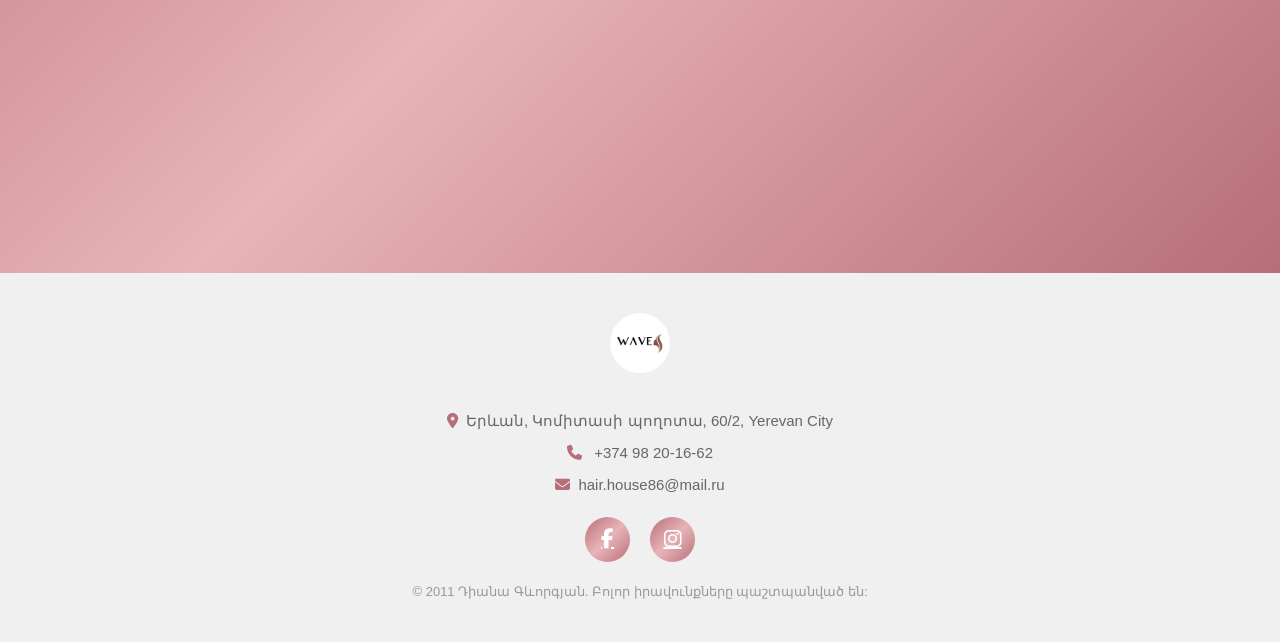
==== commit ee066fda: "Add files via upload" ====
--- a/index.html
+++ b/index.html
@@ -74,6 +74,13 @@
         </p>
 
         <div class="advantages fade-in">
+            
+            <div class="advantage-item">
+                <div class="advantage-icon">
+                    <i class="fas fa-heart"></i>
+                </div>
+                <span class="advantage-text">Մասնագետներ</span>
+            </div>
             <div class="advantage-item">
                 <div class="advantage-icon">
                     <i class="fas fa-award"></i>
@@ -82,12 +89,6 @@
             </div>
             <div class="advantage-item">
                 <div class="advantage-icon">
-                    <i class="fas fa-heart"></i>
-                </div>
-                <span class="advantage-text">Մասնագետներ</span>
-            </div>
-            <div class="advantage-item">
-                <div class="advantage-icon">
                     <i class="fas fa-spa"></i>
                 </div>
                 <span class="advantage-text">Հանգիստ</span>
@@ -96,9 +97,7 @@
 
         <button class="cta-button fade-in" onclick="scrollToServices()">Գրանցվել հիմա</button>
 
-        <p class="hero-stats fade-in">
-            170,000+ հաճախորդներ | 16 տարի փորձ
-        </p>
+        
     </section>
 
     <!-- ==================== БЕГУЩАЯ СТРОКА ==================== -->
@@ -171,11 +170,11 @@
         <div class="stats-grid">
             <div class="stat-item fade-in">
                 <div class="stat-number" data-target="170000">0</div>
-                <div class="stat-label">Հաճախորդներ</div>
+                <div class="stat-label">Գոհ հաճախորդներ</div>
             </div>
             <div class="stat-item fade-in">
                 <div class="stat-number" data-target="16">0</div>
-                <div class="stat-label">Տարի փորձ</div>
+                <div class="stat-label">Տարվա փորձ</div>
             </div>
             <div class="stat-item fade-in">
                 <div class="stat-number" data-target="5.0">0</div>
--- a/css.css
+++ b/css.css
@@ -383,7 +383,7 @@
     position: relative;
     overflow: hidden;
     transition: transform 0.3s ease, box-shadow 0.3s ease;
-    margin-bottom: 20px;
+    
 }
 
 .cta-button::before {
@@ -452,7 +452,7 @@
 
 
 #services {
-    background: var(--white);
+    background: var(--white-bg;)
 }
 
 
@@ -863,7 +863,6 @@
 .booking-container.active {
     gap: 15px;
 }
-
 .book-button {
     margin: 0;
     padding: 15px 30px;
@@ -876,14 +875,49 @@
     cursor: pointer;
     position: relative;
     overflow: hidden;
-    animation: pulse 2s infinite;
-    transition: all 0.4s var(--ease-sm);
+    
+    /* Запуск анимации: имя, время, бесконечно, линейно (в одну сторону) */
+    animation: pulse     2s infinite linear;
+    
+    /* Анимируем ТОЛЬКО transform при обычном наведении/кликах */
+    transition: transform 0.4s var(--ease-sm);
     flex-shrink: 0;
 }
 
+/* 2. Состояние, когда кнопка нажата и контакты открыты */
 .booking-container.active .book-button {
-    transform: scale(0.95);
-}
+    /* КЛЮЧЕВОЙ МОМЕНТ: полностью стираем анимацию */
+    animation: none !important; 
+    
+    /* Кнопка уменьшается и жестко фиксируется */
+    transform: scale(0.95) !important;
+}
+
+/* 1. Создаем чистую одностороннюю анимацию */
+/* Переписываем анимацию в одну сторону */
+/* @keyframes pulse {
+    0% {
+        box-shadow: 0 0 0 0 rgba(183, 110, 121, 0.5);
+    }
+    100% {
+        
+        box-shadow: 0 0 0 15px rgba(183, 110, 121, 0);
+    }
+} */
+
+
+@keyframes pulse {
+
+    0%,
+    100% {
+        box-shadow: 0 0 0 0 rgba(183, 110, 121, 0.4);
+    }
+
+    50% {
+        box-shadow: 0 0 0 15px rgba(183, 110, 121, 0);
+    }
+}
+
 
 .booking-contacts {
     display: flex;
@@ -944,17 +978,6 @@
     box-shadow: 0 6px 15px rgba(0, 0, 0, 0.4);
 }
 
-@keyframes pulse {
-
-    0%,
-    100% {
-        box-shadow: 0 0 0 0 rgba(183, 110, 121, 0.4);
-    }
-
-    50% {
-        box-shadow: 0 0 0 15px rgba(183, 110, 121, 0);
-    }
-}
 
 /* ==================== ЦЕНЫ ==================== */
 #prices {
@@ -1400,7 +1423,7 @@
     display: inline-flex;
     align-items: center;
     gap: 5px;
-    background: linear-gradient(135deg, #FFD700 0%, #FFA500 100%);
+    background: var(--gradient-rose);
     color: var(--black);
     padding: 4px 10px;
     border-radius: 12px;
@@ -1409,11 +1432,11 @@
     text-transform: uppercase;
     letter-spacing: 1px;
     margin-bottom: 10px;
-    box-shadow: 0 4px 10px rgba(255, 215, 0, 0.3);
+    box-shadow: 0 4px 10px rgba(74, 73, 65, 0.3);
 }
 
 .master-card.expert-master {
-    border: 2px solid #FFD700;
+    border: 2px solid #B76E79;
     box-shadow: 0 5px 25px rgba(255, 215, 0, 0.15);
 }
 
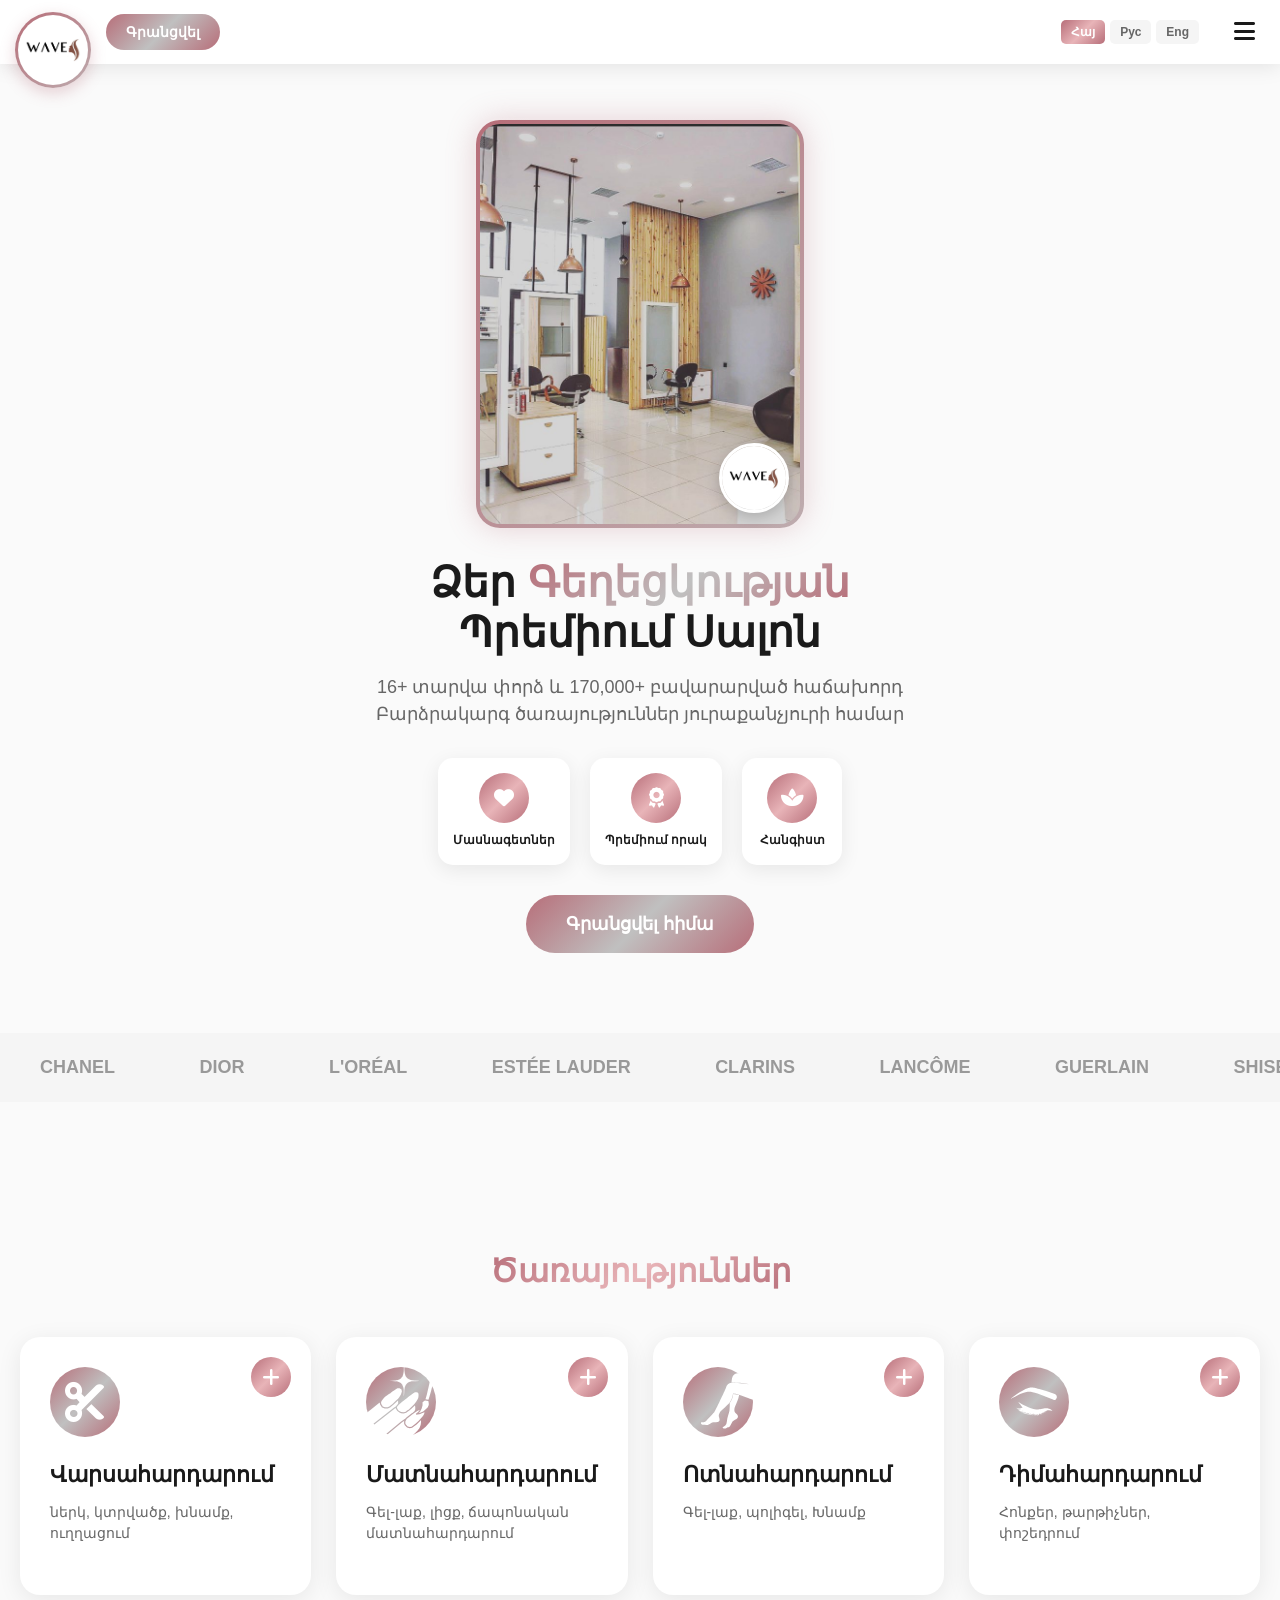
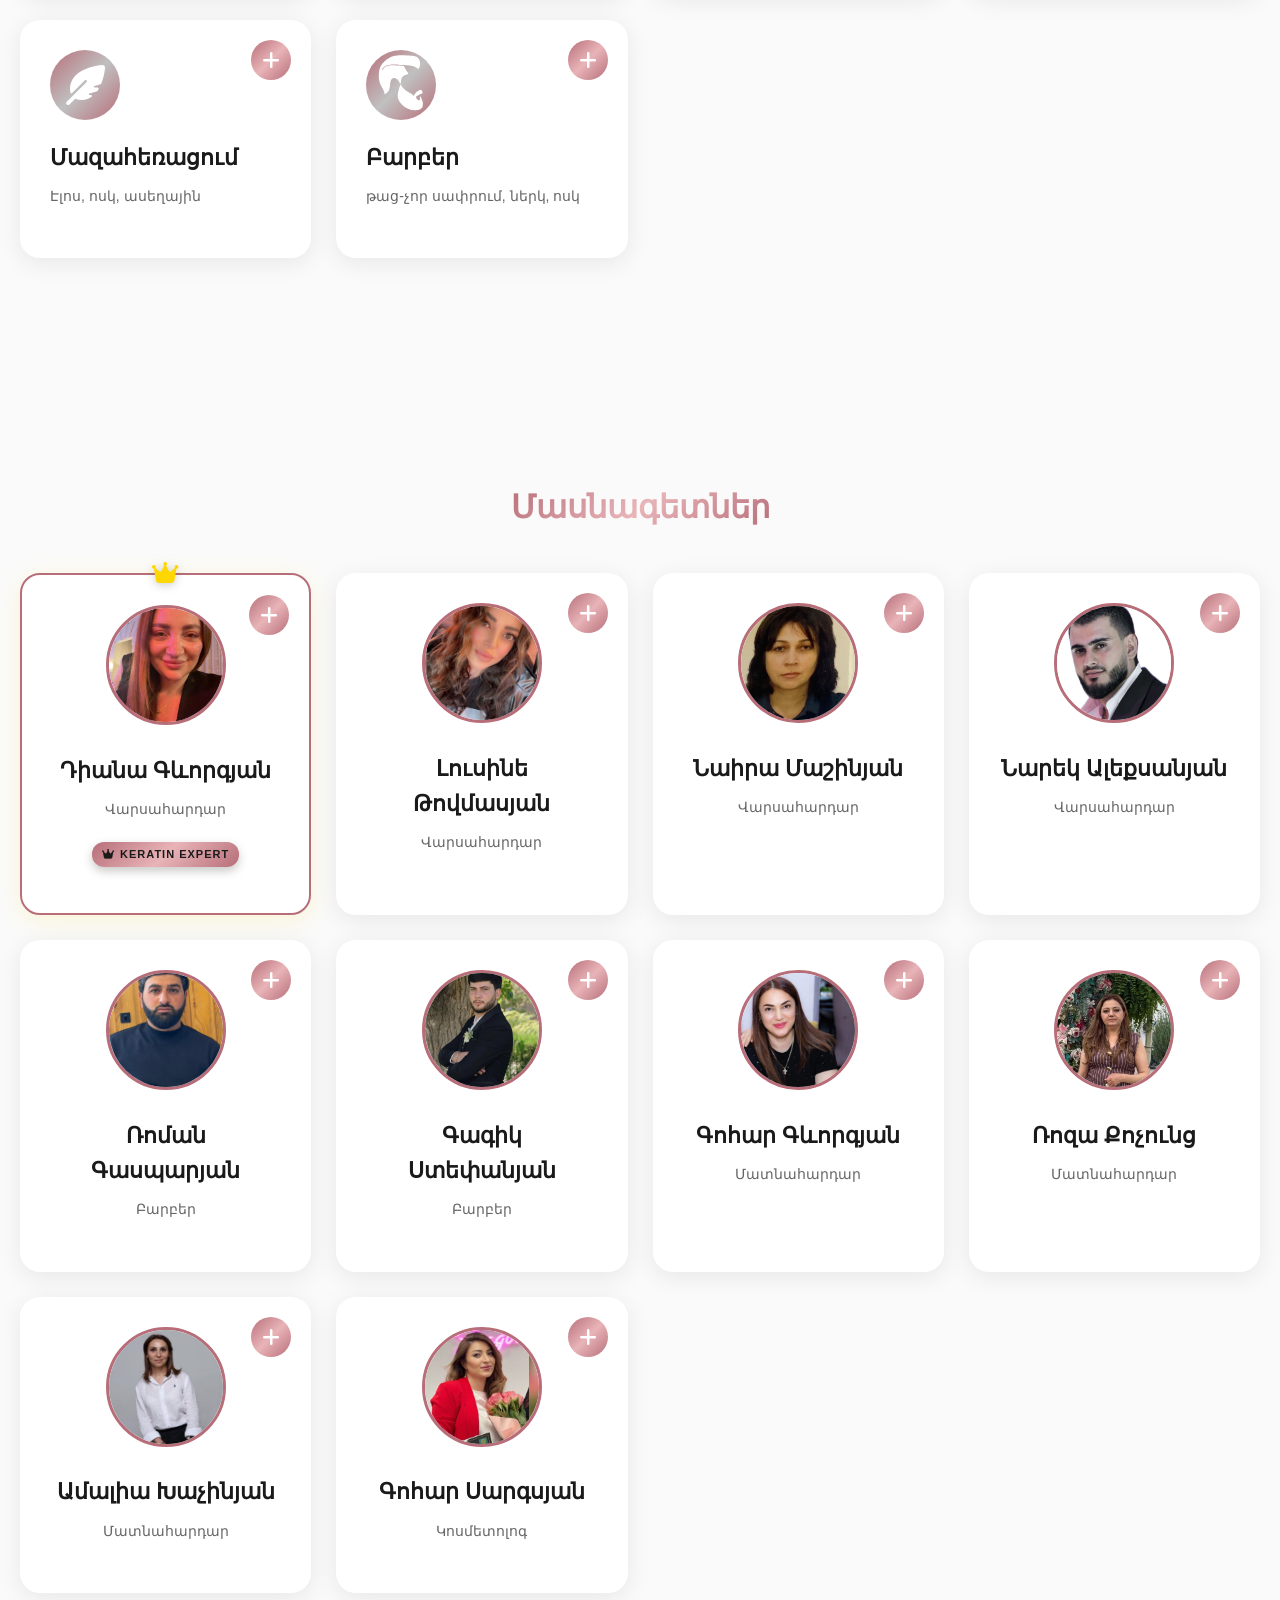
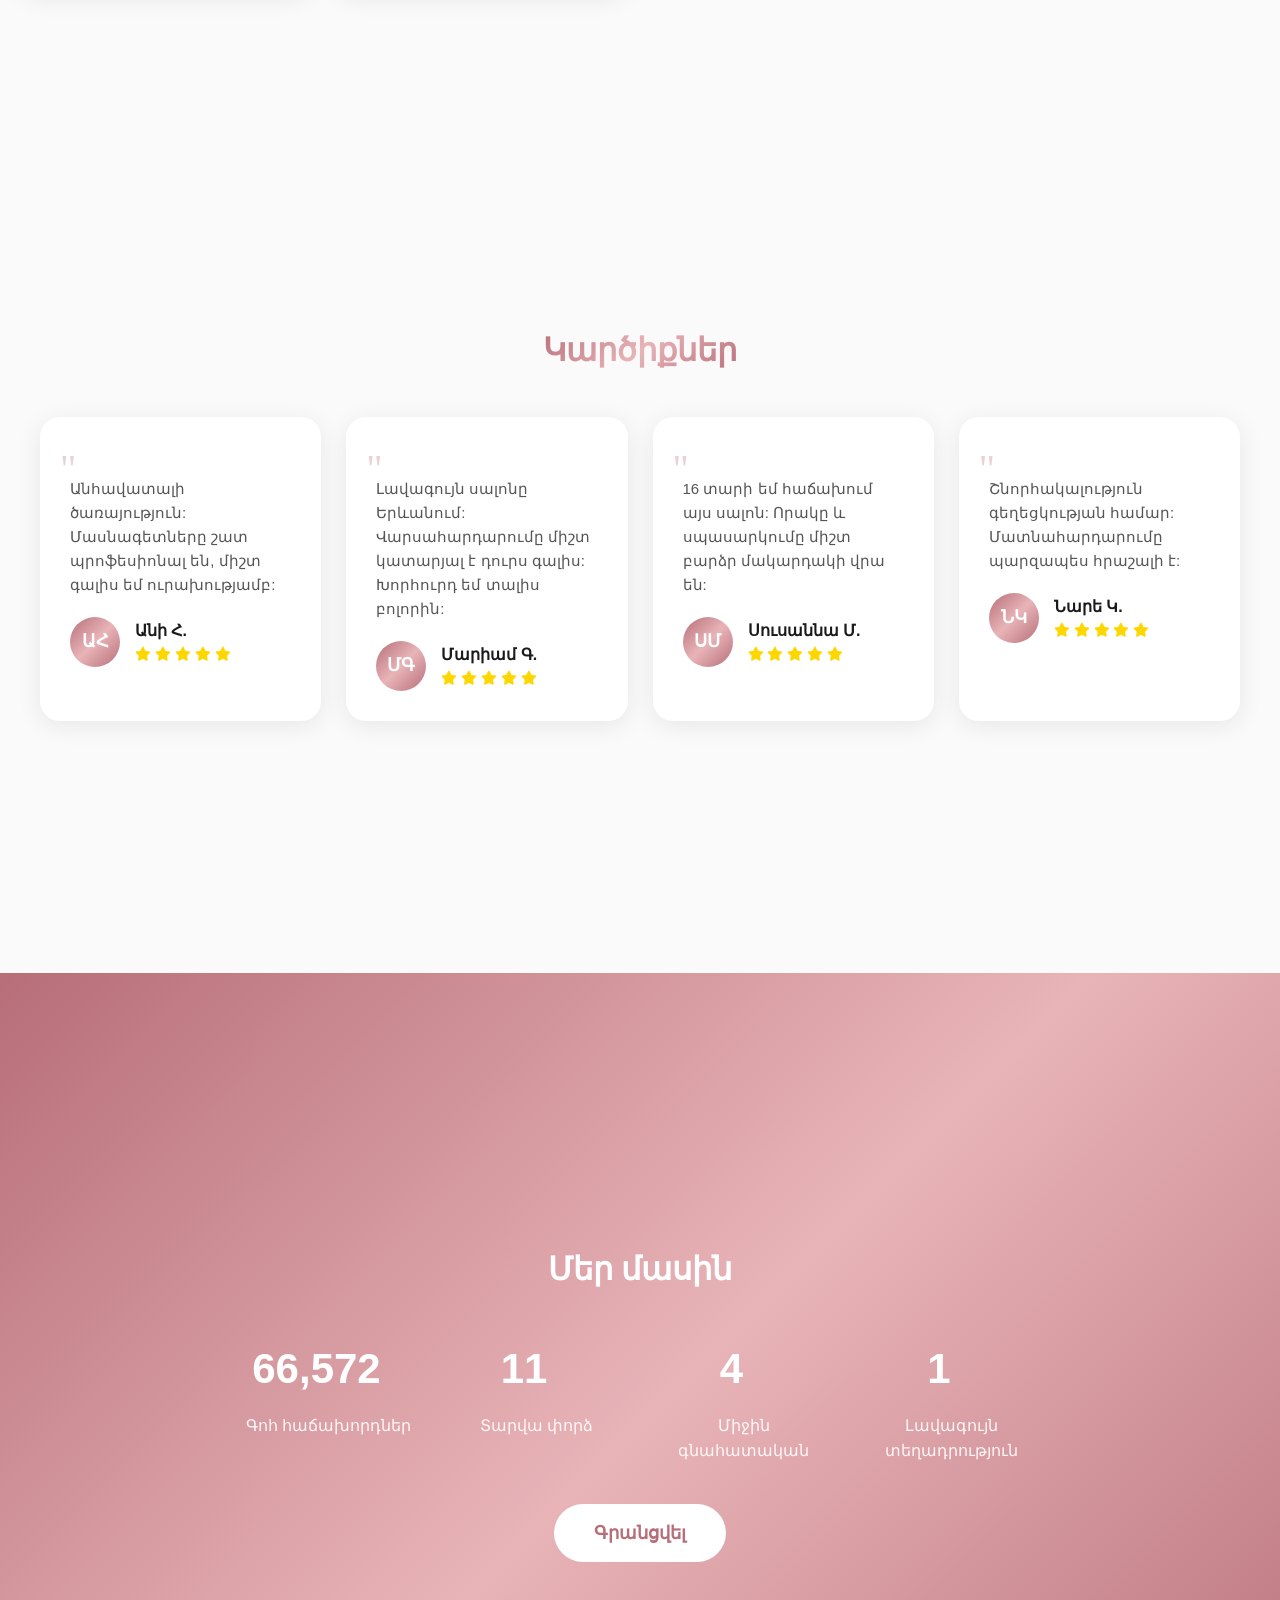
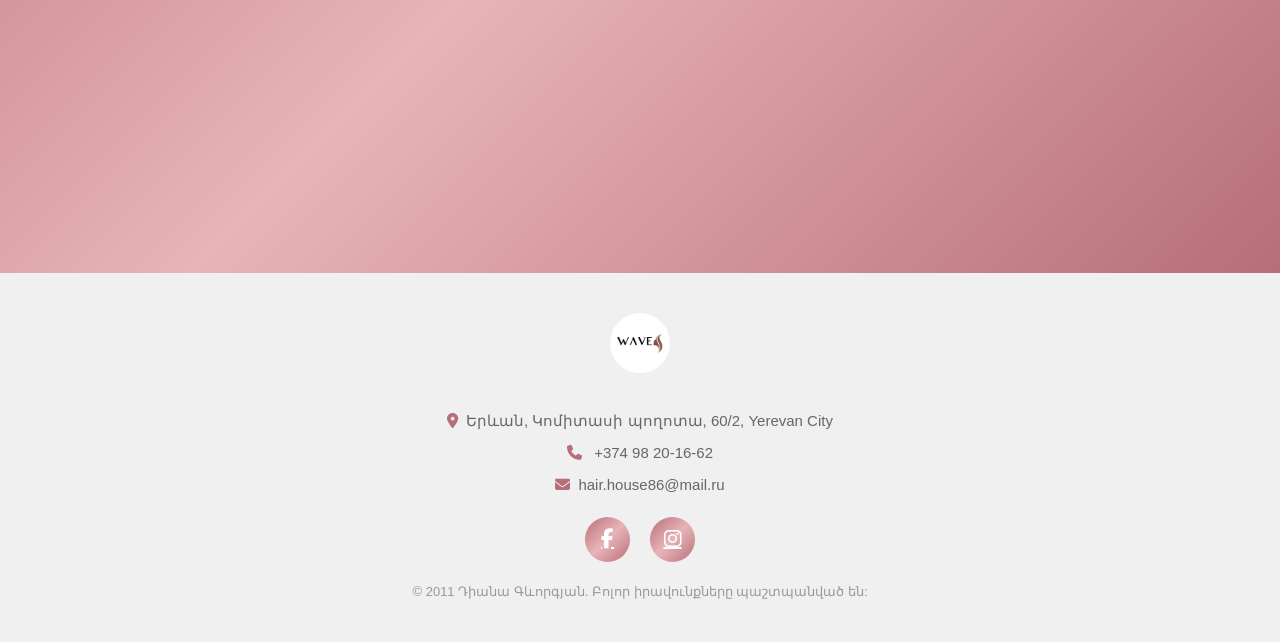
==== commit 6914d8a0: "Add files via upload" ====
--- a/index.html
+++ b/index.html
@@ -69,7 +69,7 @@
         </h1>
 
         <p class="hero-subtitle fade-in">
-            16 տարվա փորձ և 170,000+ բավարարված հաճախորդ<br>
+            16+ տարվա փորձ և 170,000+ բավարարված հաճախորդ<br>
             Բարձրակարգ ծառայություններ յուրաքանչյուրի համար
         </p>
 
--- a/css.css
+++ b/css.css
@@ -1150,7 +1150,7 @@
 /* ==================== ФИНАЛЬНЫЙ CTA ==================== */
 .final-cta {
     background: var(--gradient-rose);
-    padding: 60px 20px;
+    padding: 30px 20px;
     text-align: center;
     color: var(--white);
 }
@@ -1336,7 +1336,7 @@
     }
 
     section {
-        padding: 60px 15px;
+        padding: 30px 15px;
     }
 
     .service-card,
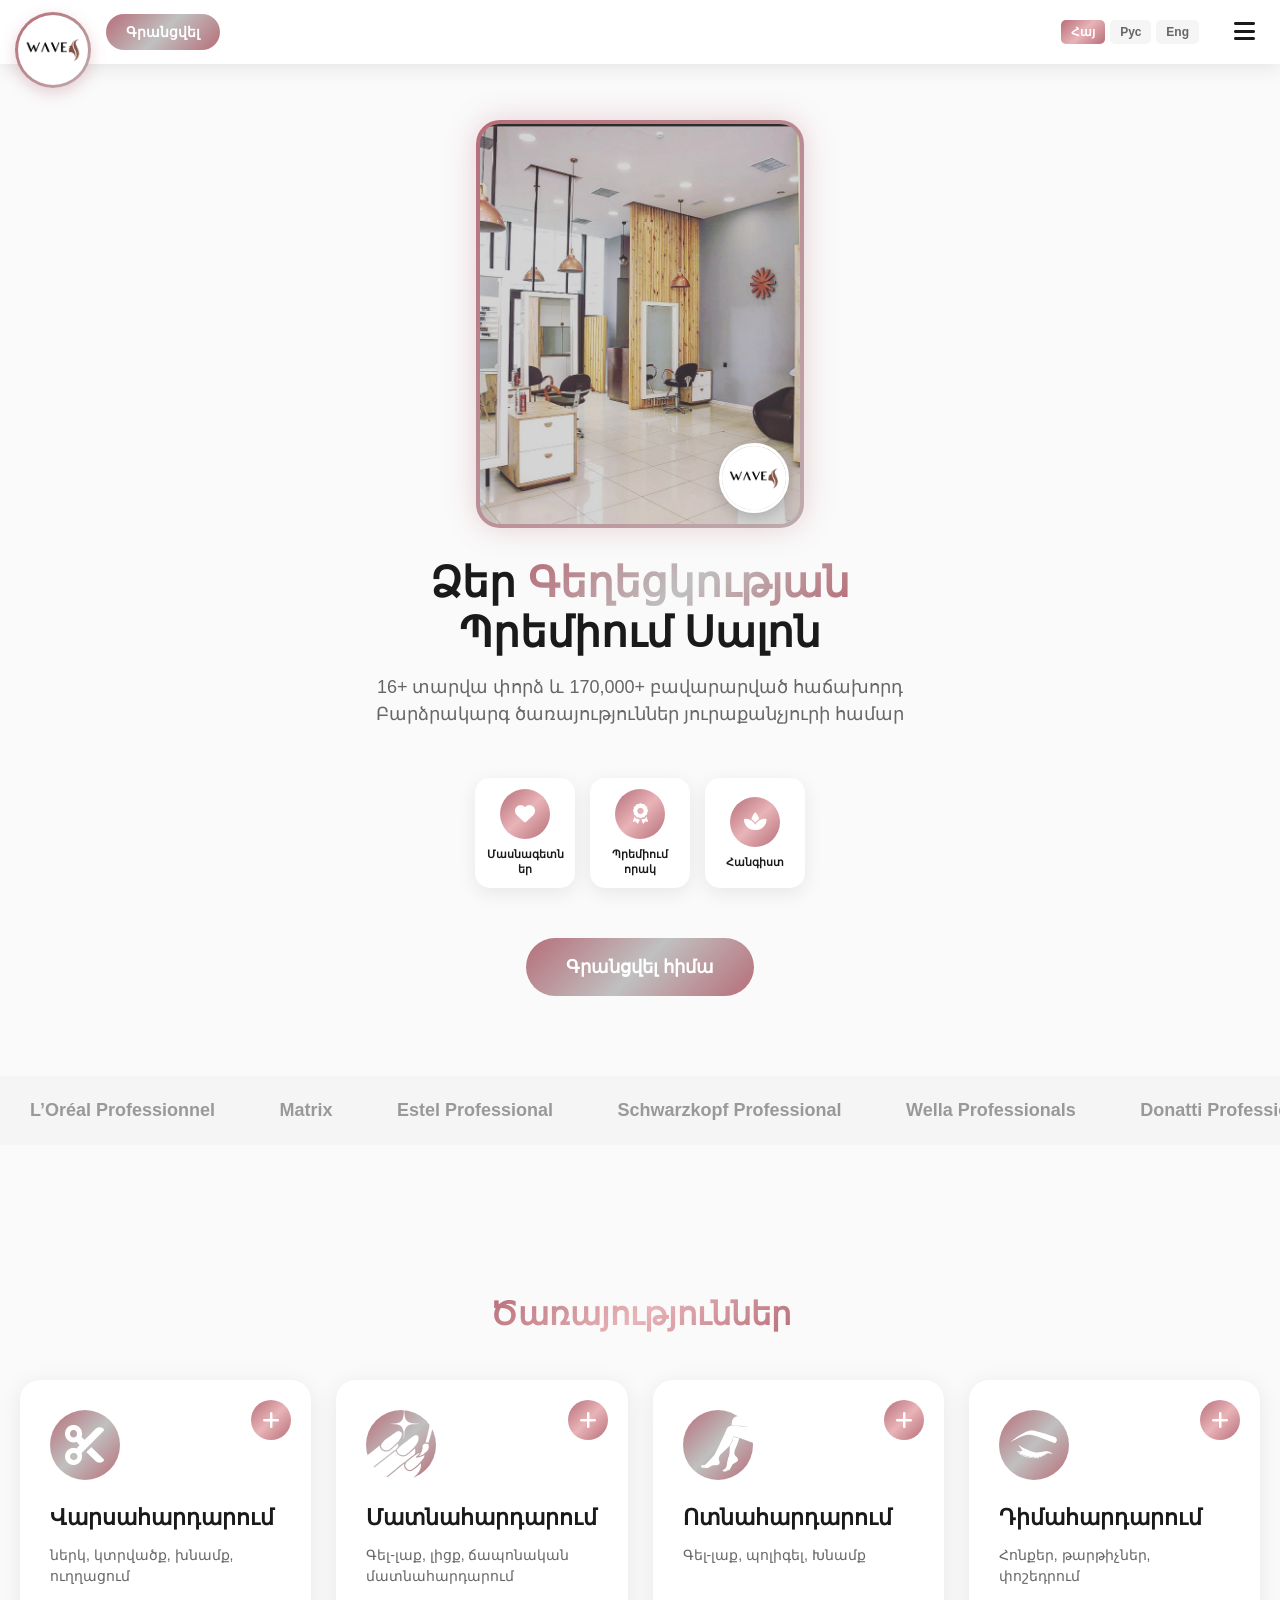
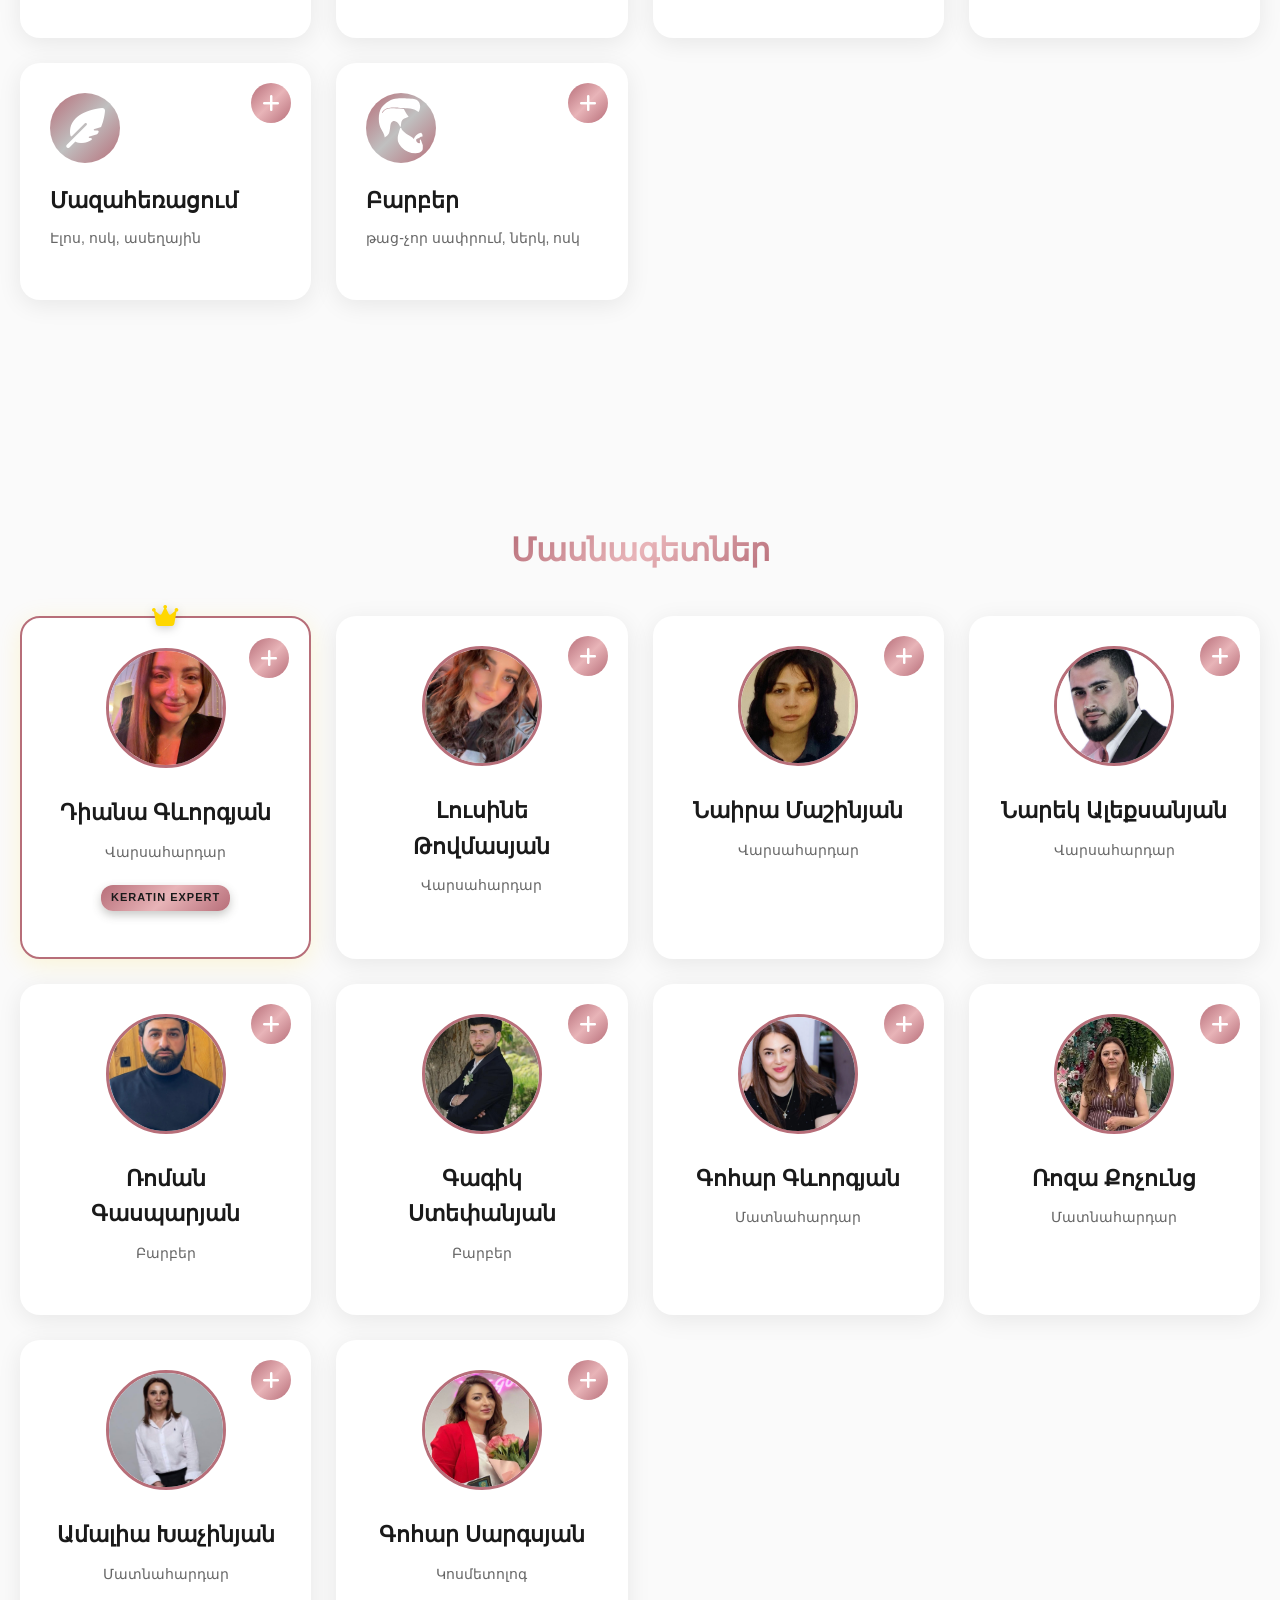
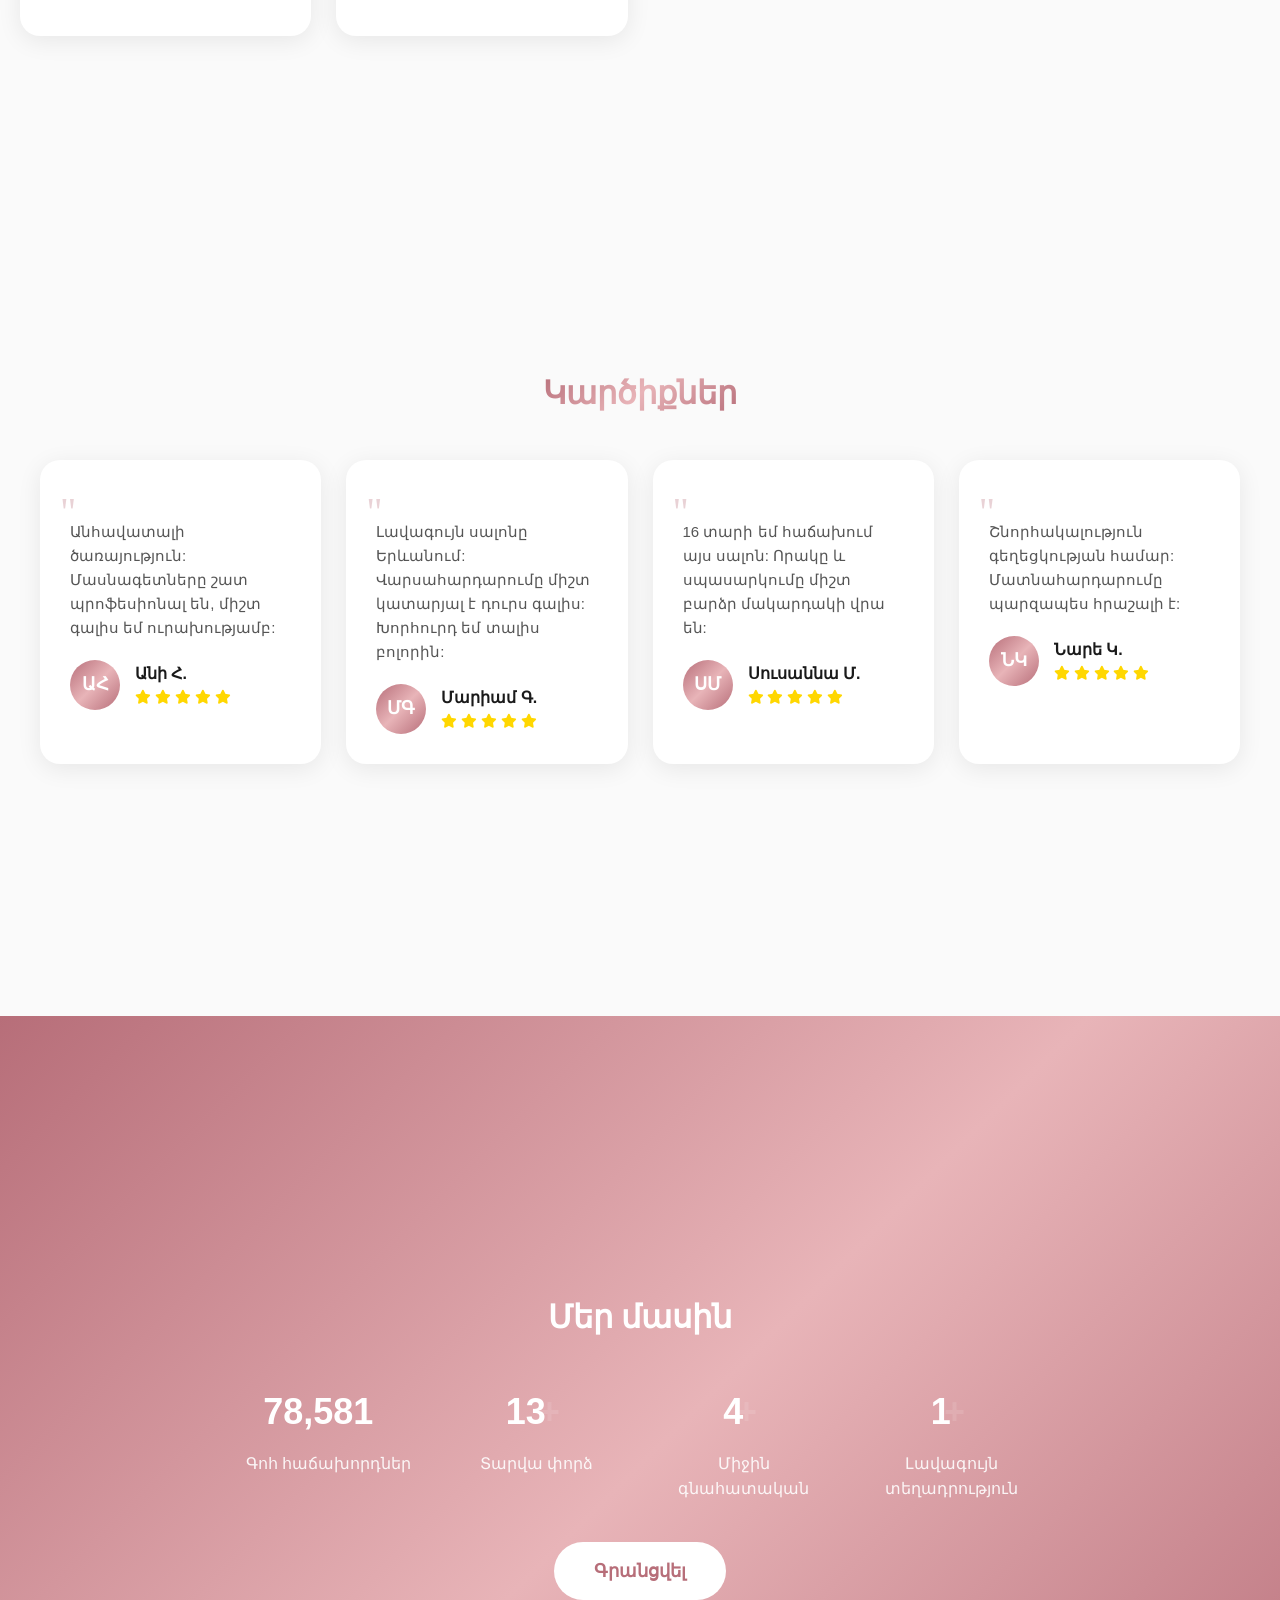
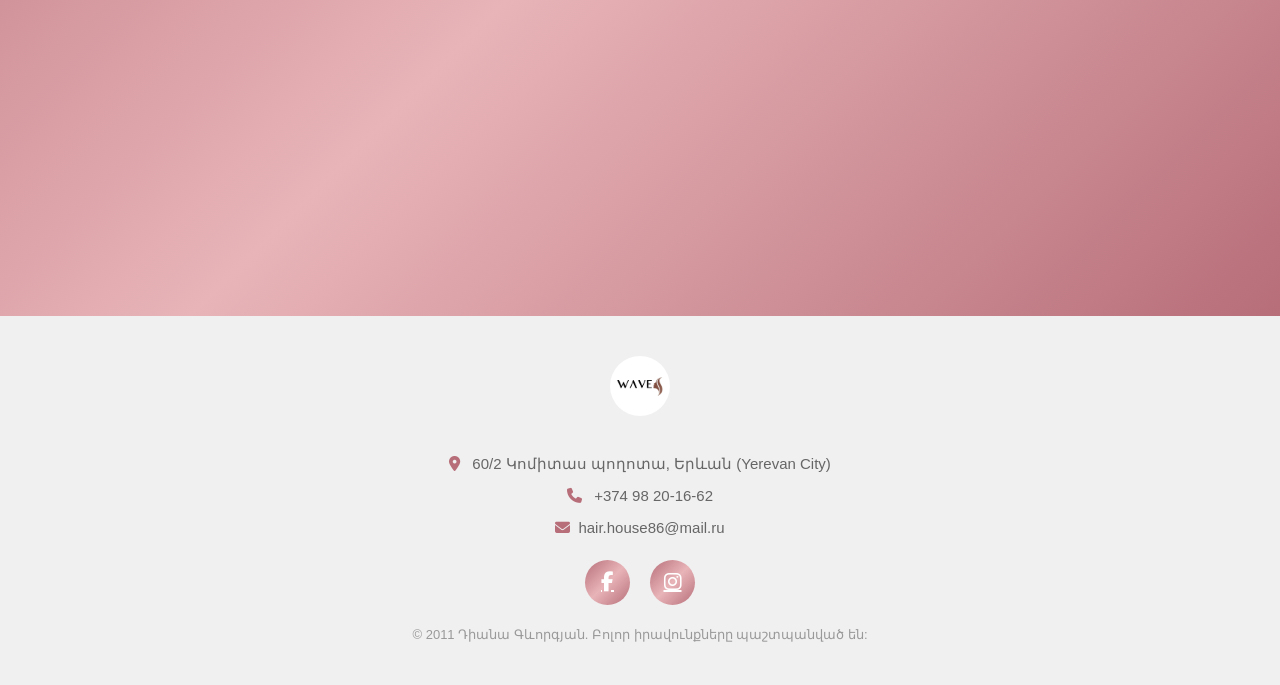
==== commit 8150ef97: "Add files via upload" ====
--- a/index.html
+++ b/index.html
@@ -103,41 +103,49 @@
     <!-- ==================== БЕГУЩАЯ СТРОКА ==================== -->
     <div class="marquee">
         <div class="marquee-content">
-            <span class="marquee-item">CHANEL</span>
-            <span class="marquee-item">DIOR</span>
-            <span class="marquee-item">L'ORÉAL</span>
-            <span class="marquee-item">ESTÉE LAUDER</span>
-            <span class="marquee-item">CLARINS</span>
-            <span class="marquee-item">LANCÔME</span>
-            <span class="marquee-item">GUERLAIN</span>
-            <span class="marquee-item">SHISEIDO</span>
-
-            <span class="marquee-item">CHANEL</span>
-            <span class="marquee-item">DIOR</span>
-            <span class="marquee-item">L'ORÉAL</span>
-            <span class="marquee-item">ESTÉE LAUDER</span>
-            <span class="marquee-item">CLARINS</span>
-            <span class="marquee-item">LANCÔME</span>
-            <span class="marquee-item">GUERLAIN</span>
-            <span class="marquee-item">SHISEIDO</span>
-
-            <span class="marquee-item">CHANEL</span>
-            <span class="marquee-item">DIOR</span>
-            <span class="marquee-item">L'ORÉAL</span>
-            <span class="marquee-item">ESTÉE LAUDER</span>
-            <span class="marquee-item">CLARINS</span>
-            <span class="marquee-item">LANCÔME</span>
-            <span class="marquee-item">GUERLAIN</span>
-            <span class="marquee-item">SHISEIDO</span>
-
-            <span class="marquee-item">CHANEL</span>
-            <span class="marquee-item">DIOR</span>
-            <span class="marquee-item">L'ORÉAL</span>
-            <span class="marquee-item">ESTÉE LAUDER</span>
-            <span class="marquee-item">CLARINS</span>
-            <span class="marquee-item">LANCÔME</span>
-            <span class="marquee-item">GUERLAIN</span>
-            <span class="marquee-item">SHISEIDO</span>
+
+
+            <span class="marquee-item">L’Oréal Professionnel</span>
+            <span class="marquee-item">Matrix</span>
+            <span class="marquee-item">Estel Professional</span>  
+            <span class="marquee-item">Schwarzkopf Professional</span>
+            <span class="marquee-item">Wella Professionals</span>
+            <span class="marquee-item">Donatti Professionale</span>
+            <span class="marquee-item">Happy Hair</span>
+            <span class="marquee-item">KV-1 </span>
+            <span class="marquee-item">KONDOR  Professional</span>
+
+            <span class="marquee-item">L’Oréal Professionnel</span>
+            <span class="marquee-item">Matrix</span>
+            <span class="marquee-item">Estel Professional</span>  
+            <span class="marquee-item">Schwarzkopf Professional</span>
+            <span class="marquee-item">Wella Professionals</span>
+            <span class="marquee-item">Donatti Professionale</span>
+            <span class="marquee-item">Happy Hair</span>
+            <span class="marquee-item">KV-1 </span>
+            <span class="marquee-item">KONDOR  Professional</span>
+
+            <span class="marquee-item">L’Oréal Professionnel</span>
+            <span class="marquee-item">Matrix</span>
+            <span class="marquee-item">Estel Professional</span>  
+            <span class="marquee-item">Schwarzkopf Professional</span>
+            <span class="marquee-item">Wella Professionals</span>
+            <span class="marquee-item">Donatti Professionale</span>
+            <span class="marquee-item">Happy Hair</span>
+            <span class="marquee-item">KV-1 </span>
+            <span class="marquee-item">KONDOR  Professional</span>
+        
+
+            <span class="marquee-item">L’Oréal Professionnel</span>
+            <span class="marquee-item">Matrix</span>
+            <span class="marquee-item">Estel Professional</span>  
+            <span class="marquee-item">Schwarzkopf Professional</span>
+            <span class="marquee-item">Wella Professionals</span>
+            <span class="marquee-item">Donatti Professionale</span>
+            <span class="marquee-item">Happy Hair</span>
+            <span class="marquee-item">KV-1 </span>
+            <span class="marquee-item">KONDOR  Professional</span>
+        
         </div>
     </div>
 
@@ -193,7 +201,7 @@
     <footer>
         <img src="logo_photo_on_white_backgraund.jpg" alt="Logo" class="footer-logo" onerror="this.src='logo.svg'">
         <div class="footer-info">
-            <p class="footer-address"><i class="fas fa-map-marker-alt"></i>Երևան, Կոմիտասի պողոտա, 60/2, Yerevan City
+            <p class="footer-address"><i class="fas fa-map-marker-alt"></i> 60/2 Կոմիտաս պողոտա, Երևան (Yerevan City)
             </p>
 
             <p><i class="fas fa-phone"></i> +374 98 20-16-62</p>
--- a/css.css
+++ b/css.css
@@ -325,10 +325,14 @@
 .advantages {
     display: flex;
     justify-content: center;
-    gap: 20px;
+    gap: 15px;
+    padding: 20px 20px;
     margin-bottom: 30px;
-    flex-wrap: wrap;
-}
+    flex-wrap: nowrap;
+    overflow-x: auto;
+}
+
+
 
 .advantage-item {
     display: flex;
@@ -339,9 +343,19 @@
     background: var(--white);
     border-radius: 15px;
     box-shadow: 0 5px 20px rgba(0, 0, 0, 0.08);
-    min-width: 100px;
+    width: 110px;
+    height: 120px;
+    flex-shrink: 0;
     transition: all 0.4s var(--ease-sm);
-}
+    justify-content: center;
+}
+
+.advantage-item {
+        width: 100px;
+        height: 110px;
+        padding: 10px;
+}
+
 
 .advantage-item:hover {
     transform: translateY(-8px) scale(1.05);
@@ -359,6 +373,7 @@
     color: var(--white);
     font-size: 20px;
     transition: all 0.4s var(--ease-sm);
+    flex-shrink: 0;
 }
 
 .advantage-item:hover .advantage-icon {
@@ -366,9 +381,15 @@
 }
 
 .advantage-text {
-    font-size: 12px;
+    font-size: 11px;
     font-weight: 600;
     text-align: center;
+    line-height: 1.3;
+    word-break: break-word;
+    overflow: hidden;
+    display: -webkit-box;
+    -webkit-line-clamp: 2;
+    -webkit-box-orient: vertical;
 }
 
 .cta-button {
@@ -428,7 +449,7 @@
 
 .marquee-item {
     display: inline-block;
-    margin: 0 40px;
+    margin: 0 30px;
     font-size: 18px;
     color: #999;
     font-weight: 600;
@@ -452,7 +473,7 @@
 
 
 #services {
-    background: var(--white-bg;)
+    background: var(--white-bg)
 }
 
 
@@ -841,6 +862,176 @@
     font-weight: 700;
     flex-shrink: 0;
     white-space: nowrap;
+}
+
+.master-details-top {
+    display: flex;
+    justify-content: center;
+    margin-bottom: 20px;
+}
+
+.master-view-toggle {
+    padding: 10px 24px;
+    border: none;
+    border-radius: 999px;
+    background: var(--gradient-rose);
+    color: var(--white);
+    font-weight: 700;
+    cursor: pointer;
+    transition: transform 0.3s ease, box-shadow 0.3s ease, background 0.3s ease;
+}
+
+.master-view-toggle:hover {
+    transform: translateY(-2px);
+    box-shadow: 0 10px 25px rgba(183, 110, 121, 0.18);
+}
+
+.master-view-toggle-text {
+    display: inline-block;
+    transition: opacity 0.18s ease, transform 0.18s ease;
+}
+
+.master-view-toggle-text.fade-out {
+    opacity: 0;
+    transform: translateY(-6px);
+}
+
+.master-works-btn {
+    display: none;
+}
+
+.master-views {
+    display: grid;
+    gap: 20px;
+}
+
+.master-works-view,
+.master-prices-view {
+    display: block;
+    max-height: 0;
+    opacity: 0;
+    visibility: hidden;
+    transform: translateY(10px);
+    overflow: hidden;
+    pointer-events: none;
+    transition: opacity 0.35s ease, transform 0.35s ease, max-height 0.35s ease, visibility 0.35s ease;
+}
+
+.master-works-view.active,
+.master-prices-view.active {
+    max-height: 2500px;
+    opacity: 1;
+    visibility: visible;
+    transform: translateY(0);
+    pointer-events: auto;
+}
+
+.master-slider {
+    position: relative;
+    overflow: hidden;
+    border-radius: 24px;
+    background: #fff;
+    box-shadow: inset 0 0 0 1px rgba(0,0,0,0.05);
+}
+
+.master-slider-track {
+    display: flex;
+    transition: transform 0.5s cubic-bezier(0.25, 0.46, 0.45, 0.94);
+    will-change: transform;
+}
+
+.master-slide {
+    min-width: 100%;
+    position: relative;
+}
+
+.master-slide img {
+    width: 100%;
+    height: 380px;
+    object-fit: cover;
+    display: block;
+    opacity: 0;
+    animation: slideFadeIn 0.5s ease-out forwards;
+}
+
+@keyframes slideFadeIn {
+    from {
+        opacity: 0;
+        transform: scale(1.02);
+    }
+    to {
+        opacity: 1;
+        transform: scale(1);
+    }
+}
+
+.master-slider-nav {
+    position: absolute;
+    top: 50%;
+    transform: translateY(-50%);
+    width: 25px;
+    height: 25px;
+    border-radius: 50%;
+    border:  var(--rose-gold) 0.5px solid;
+    background: rgba(255,255,255,0.85);
+    color: var(--black);
+    cursor: pointer;
+    display: flex;
+    align-items: center;
+    justify-content: center;
+    box-shadow: 0 10px 30px rgba(0,0,0,0.15);
+    transition: transform 0.3s ease, background 0.3s ease;
+}
+
+.master-slider-nav:hover {
+    transform: translateY(-50%) scale(1.05);
+    background: rgba(255,255,255,1);
+}
+
+.master-slider-nav.prev {
+    left: 12px;
+}
+
+.master-slider-nav.next {
+    right: 12px;
+}
+
+.master-slider-progress {
+    position: absolute;
+    top: 12px;
+    left: 0px;
+    right: 0px;
+    height: 3px;
+    background: rgba(255,255,255,0.3);
+    border-radius: 2px;
+   
+     box-shadow: 
+    /* --- ВЕРХНЯЯ ТЕНЬ (Сверхчерная, огромная и длинная) --- */
+    0 -35px 50px 20px rgba(0, 0, 0, 0.20),  /* Было 0.12 -> стало намного чернее */
+    0 -15px 40px 15px rgba(0, 0, 0, 0.50),   /* Было 0.18 -> плотный средний слой */
+    0 -6px 30px 10px rgba(0, 0, 0, 0.60),    /* Было 0.25 -> очень темный стык вверху */
+
+    /* --- НИЖНЯЯ ТЕНЬ (Четкая, быстро угасающая вниз) --- */
+    0 6px 30px 10px rgba(0, 0, 0, 0.60),           /* Было 0.30 -> почти глухой черный контур снизу */
+    0 12px 40px 15px rgba(0, 0, 0, 0.50),          /* Было 0.15 -> плотное затухание */
+    0 18px 50px 20px  rgba(0, 0, 0, 0.20);        
+
+}
+
+
+
+.master-slider-progress-fill {
+    display: block;
+    width: 0;
+    height: 100%;
+    background: linear-gradient(90deg, rgba(183,110,121,0.95), rgba(232,180,184,0.95));
+    transition: width 0.05s linear;
+    border-radius: 2px;
+    box-shadow: 0 0 8px rgba(183,110,121,0.6);
+}
+
+.master-details .booking-container {
+    margin-top: 20px;
 }
 
 .booking-container {
@@ -1137,7 +1328,7 @@
 }
 
 .stat-number {
-    font-size: 42px;
+    font-size: 36px;
     font-weight: 800;
     margin-bottom: 10px;
 }
@@ -1301,14 +1492,9 @@
         font-size: 16px;
     }
 
-    .advantages {
-        gap: 15px;
-    }
-
-    .advantage-item {
-        min-width: 90px;
-        padding: 12px;
-    }
+
+
+
 
     .advantage-icon {
         width: 45px;
@@ -1317,7 +1503,7 @@
     }
 
     .advantage-text {
-        font-size: 11px;
+        font-size: 10px;
     }
 
     .hero-image {
@@ -1346,6 +1532,28 @@
 
     .final-cta h2 {
         font-size: 24px;
+    }
+}
+
+@media (max-width: 480px) {
+    .advantages {
+        gap: 10px;
+    }
+
+    .advantage-item {
+        width: 90px;
+        height: 98px;
+        padding: 10px;
+    }
+
+    .advantage-icon {
+        width: 40px;
+        height: 40px;
+        font-size: 16px;
+    }
+
+    .advantage-text {
+        font-size: 9px;
     }
 }
 
